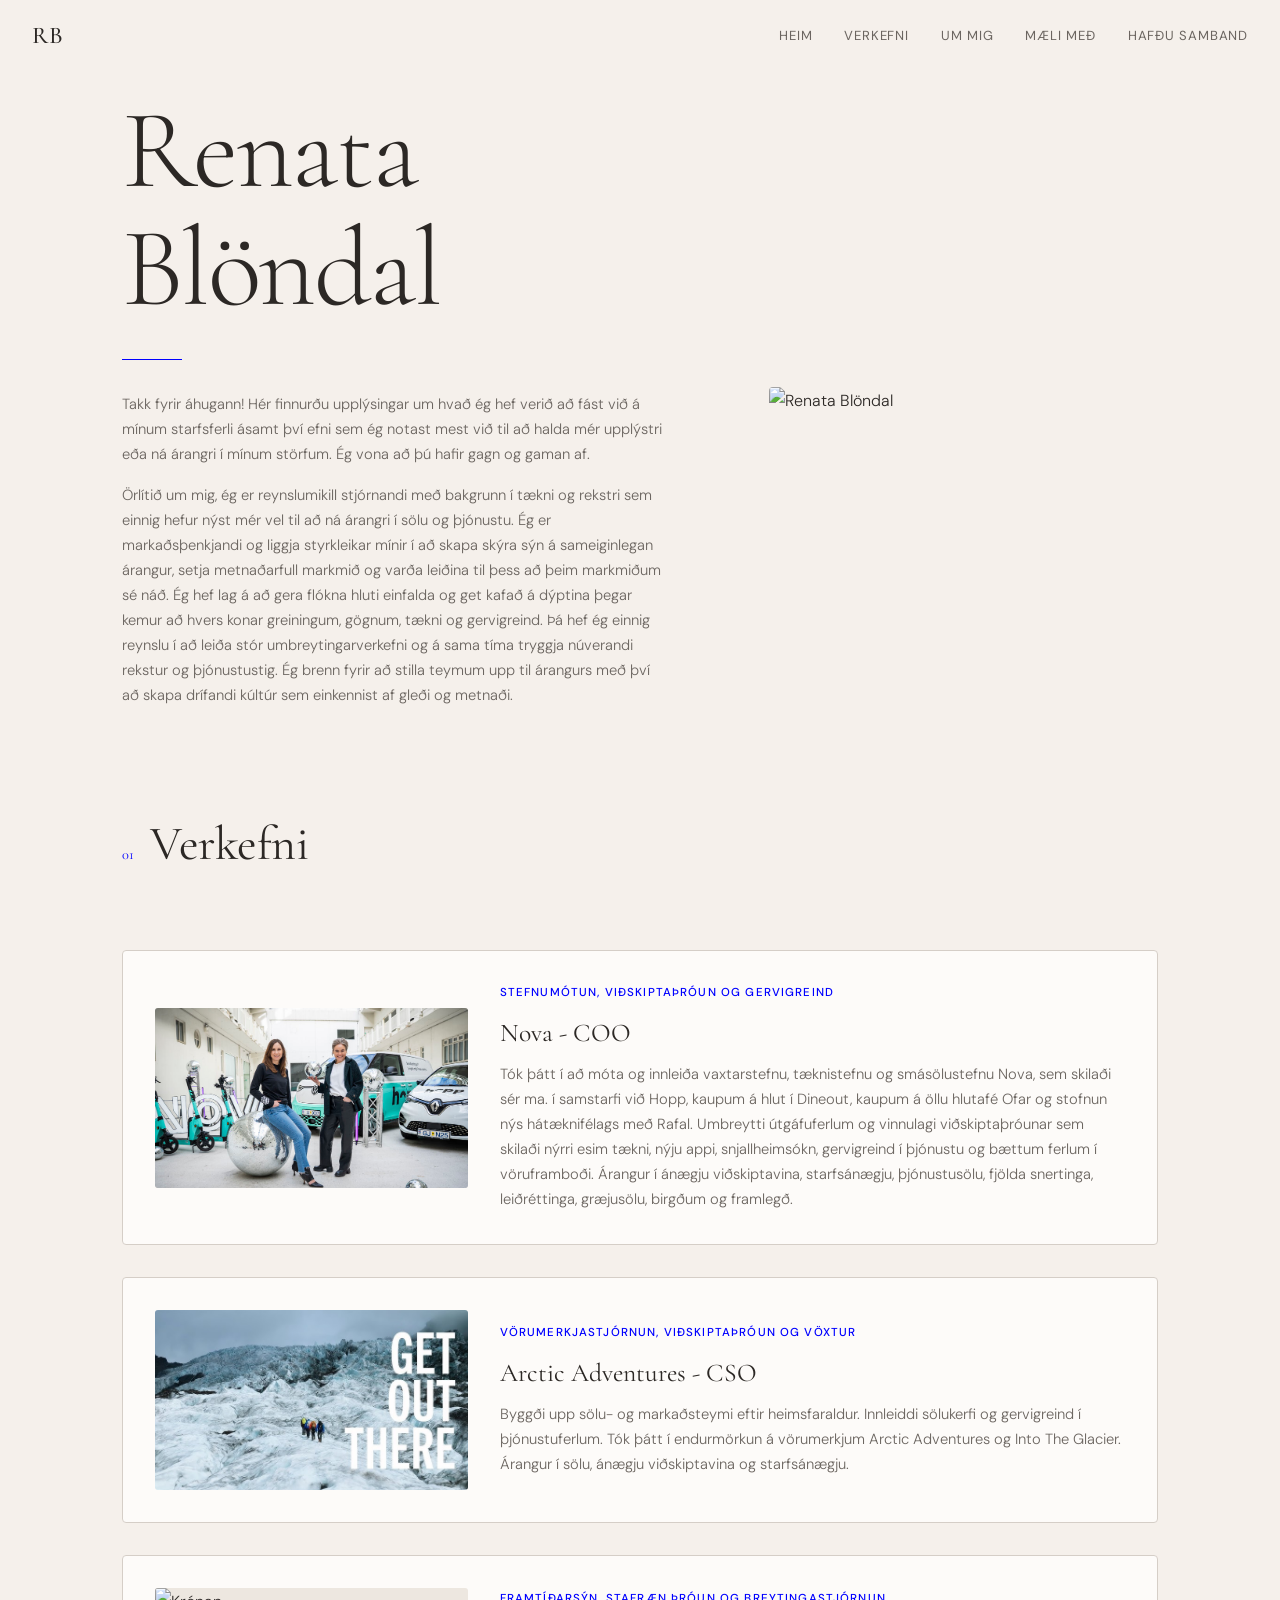
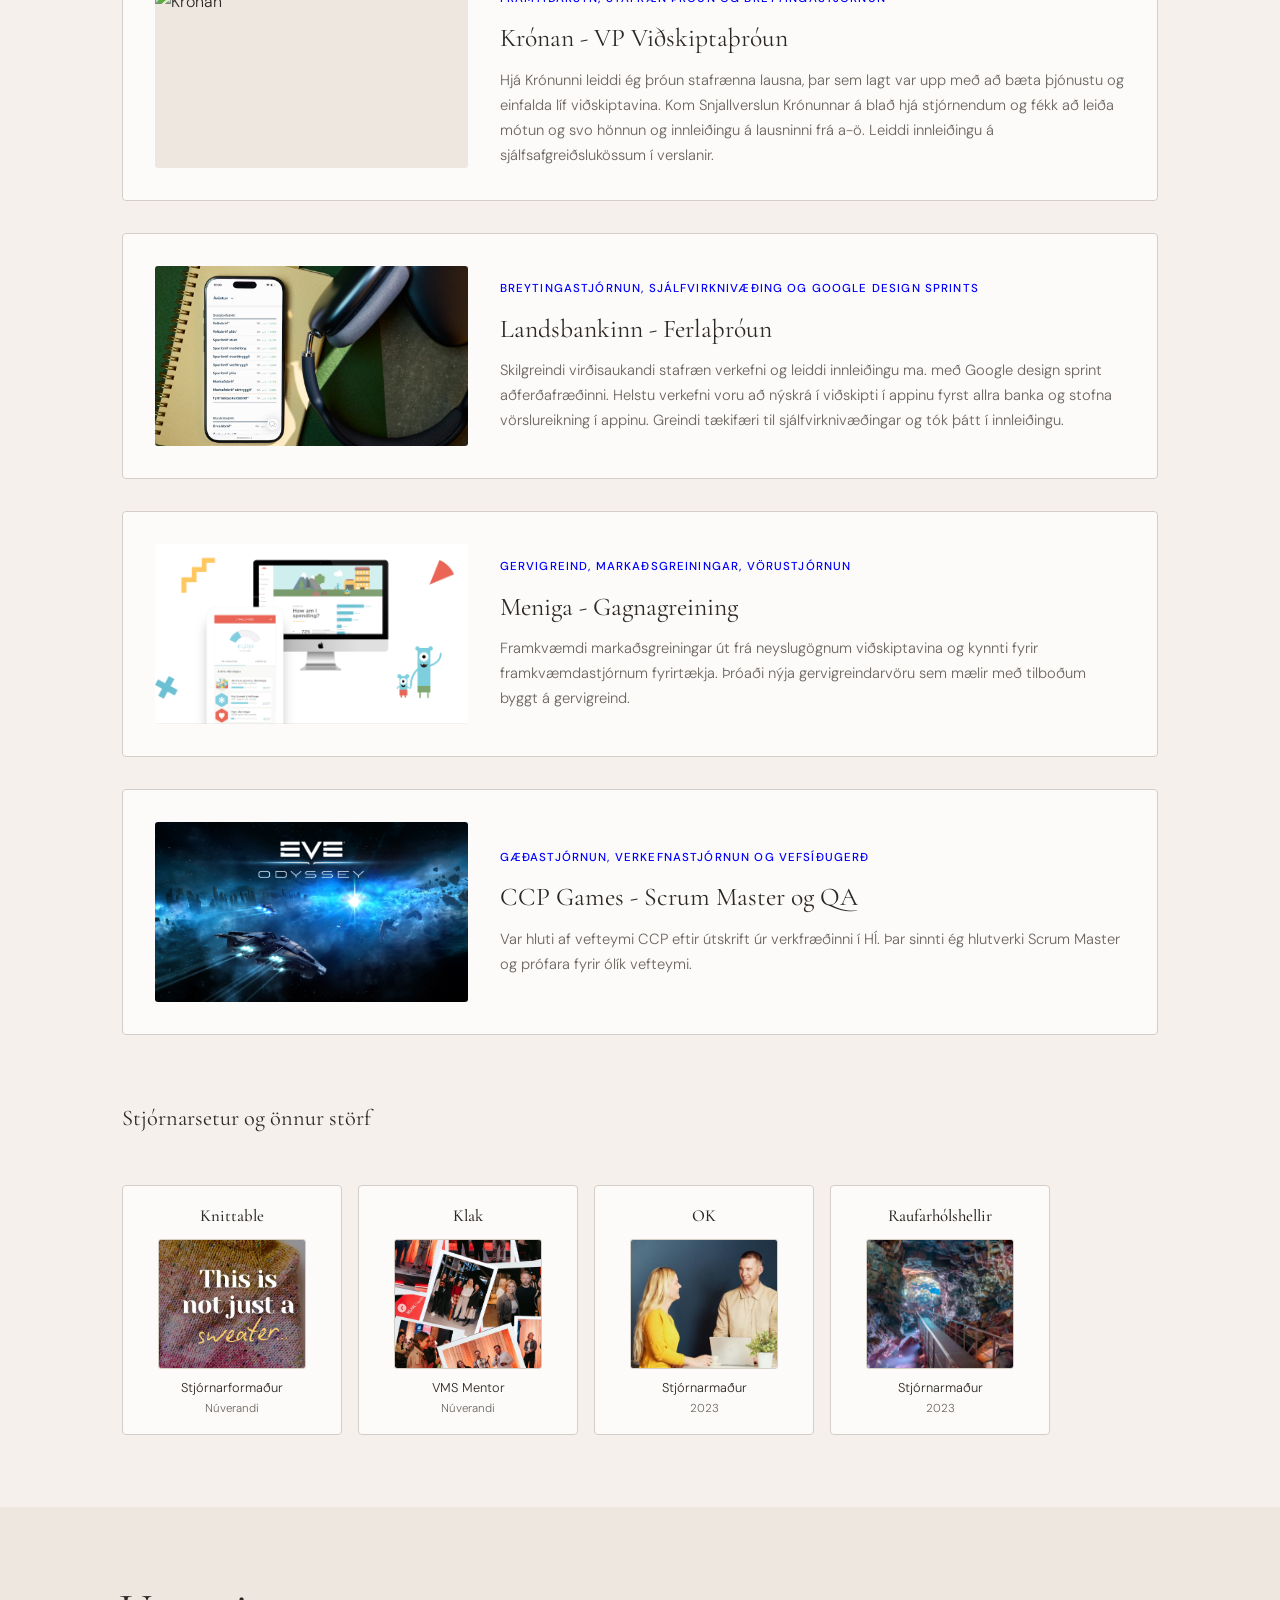
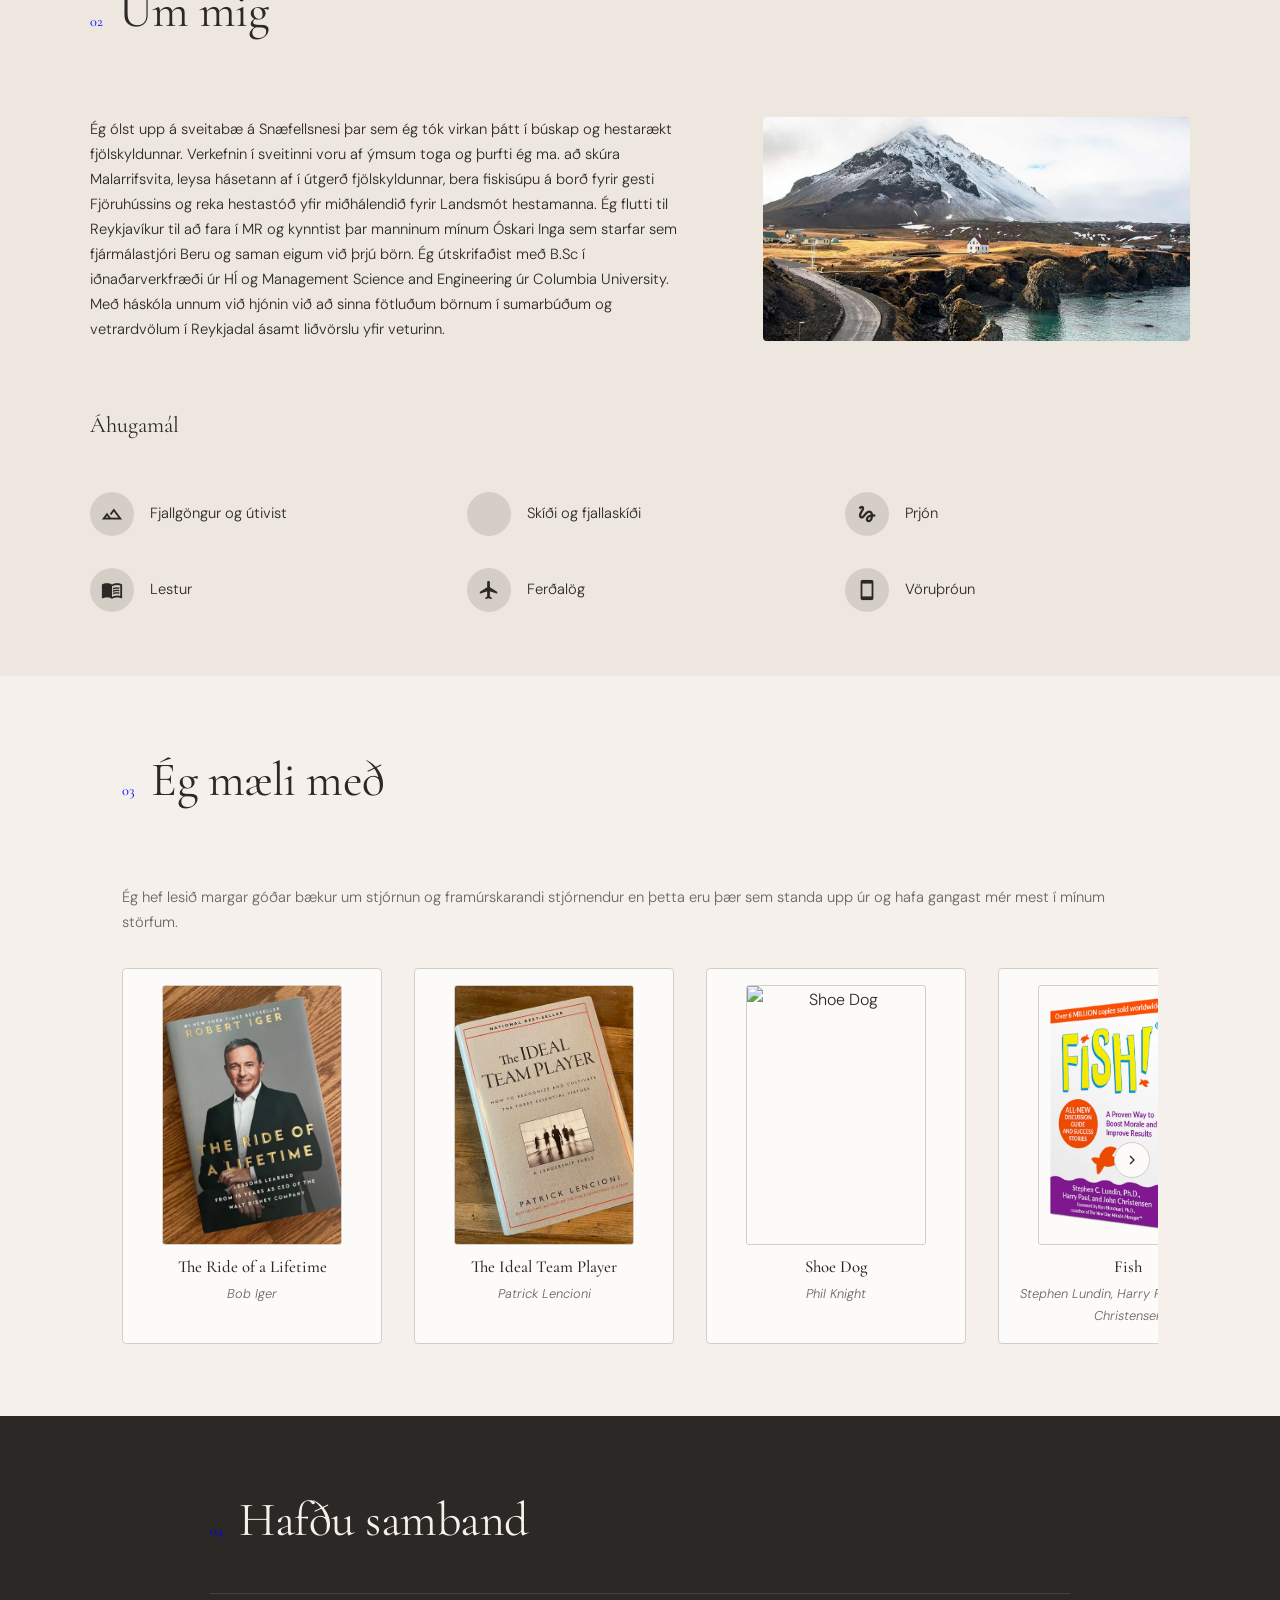
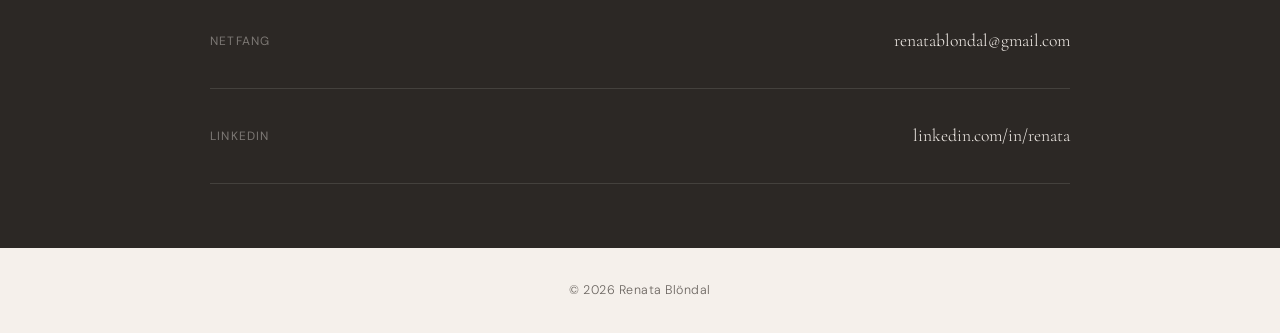
==== index.html @ e3220b7d "Kóðahreinsun: dauður CSS fjarlægður, lazy loading, öryggisbætur Co-Authored-By: Claude Opus 4.6 (1M " ====
<!DOCTYPE html>
<html lang="is">
<head>
    <meta charset="UTF-8">
    <meta name="viewport" content="width=device-width, initial-scale=1.0">
    <title>Renata Blöndal</title>
    <meta name="description" content="Renata Blöndal — Reynslumikill stjórnandi með bakgrunn í tækni og rekstri sem einnig hefur nýst vel til að ná árangri í sölu og þjónustu.">
    <meta property="og:title" content="Renata Blöndal">
    <meta property="og:description" content="Reynslumikill stjórnandi með bakgrunn í tækni og rekstri sem einnig hefur nýst vel til að ná árangri í sölu og þjónustu.">
    <meta property="og:image" content="https://renatablondal.com/og-image-small.jpg">
    <meta property="og:url" content="https://renatablondal.com">
    <meta property="og:type" content="website">
    <meta name="twitter:card" content="summary_large_image">
    <link rel="icon" type="image/svg+xml" href="favicon.svg">
    <link rel="stylesheet" href="style.css">
    <link rel="preconnect" href="https://fonts.googleapis.com">
    <link rel="preconnect" href="https://fonts.gstatic.com" crossorigin>
    <link href="https://fonts.googleapis.com/css2?family=Cormorant+Garamond:ital,wght@0,300;0,400;0,500;0,600;1,300;1,400&family=DM+Sans:ital,wght@0,300;0,400;0,500;1,300;1,400&display=swap" rel="stylesheet">
    <link href="https://fonts.googleapis.com/icon?family=Material+Icons+Outlined" rel="stylesheet">
</head>
<body>

    <nav class="nav" id="nav">
        <a href="#" class="nav-logo">RB</a>
        <div class="nav-links">
            <a href="#about">Heim</a>
            <a href="#portfolio">Verkefni</a>
            <a href="#interests">Um mig</a>
            <a href="#reads">Mæli með</a>
            <a href="#contact">Hafðu samband</a>
        </div>
        <button class="nav-toggle" aria-label="Menu">
            <span></span>
            <span></span>
        </button>
    </nav>

    <div class="mobile-menu" id="mobileMenu">
        <a href="#about">Heim</a>
        <a href="#portfolio">Verkefni</a>
        <a href="#interests">Um mig</a>
        <a href="#reads">Mæli með</a>
        <a href="#contact">Hafðu samband</a>
    </div>

    <section class="hero" id="about">
        <div class="hero-inner">
        <div class="hero-content">
            <h1 class="hero-name">Renata<br>Blöndal</h1>
            <div class="hero-divider"></div>
            <p class="hero-bio secondary">Takk fyrir áhugann! Hér finnurðu upplýsingar um hvað ég hef verið að fást við á mínum starfsferli ásamt því efni sem ég notast mest við til að halda mér upplýstri eða ná árangri í mínum störfum. Ég vona að þú hafir gagn og gaman af.</p>
            <p class="hero-bio secondary">Örlítið um mig, ég er reynslumikill stjórnandi með bakgrunn í tækni og rekstri sem einnig hefur nýst mér vel til að ná árangri í sölu og þjónustu. Ég er markaðsþenkjandi og liggja styrkleikar mínir í að skapa skýra sýn á sameiginlegan árangur, setja metnaðarfull markmið og varða leiðina til þess að þeim markmiðum sé náð. Ég hef lag á að gera flókna hluti einfalda og get kafað á dýptina þegar kemur að hvers konar greiningum, gögnum, tækni og gervigreind. Þá hef ég einnig reynslu í að leiða stór umbreytingarverkefni og á sama tíma tryggja núverandi rekstur og þjónustustig. Ég brenn fyrir að stilla teymum upp til árangurs með því að skapa drífandi kúltúr sem einkennist af gleði og metnaði.</p>
        </div>
        <div class="hero-photo">
            <img src="Renata Blo╠êndal _BW-13.jpg" alt="Renata Blöndal">
        </div>
        </div>
    </section>

    <section class="section" id="portfolio">
        <div class="section-header">
            <span class="section-number">01</span>
            <h2>Verkefni</h2>
        </div>

        <div class="projects-grid">
            <article class="project-card reveal">
                <div class="project-image">
                    <img loading="lazy" src="Nova.jpeg" alt="Nova" class="img-nova">
                </div>
                <div class="project-info">
                    <span class="project-tag">Stefnumótun, viðskiptaþróun og gervigreind</span>
                    <h3>Nova - COO</h3>
                    <p>Tók þátt í að móta og innleiða vaxtarstefnu, tæknistefnu og smásölustefnu Nova, sem skilaði sér ma. í samstarfi við Hopp, kaupum á hlut í Dineout, kaupum á öllu hlutafé Ofar og stofnun nýs hátæknifélags með Rafal. Umbreytti útgáfuferlum og vinnulagi viðskiptaþróunar sem skilaði nýrri esim tækni, nýju appi, snjallheimsókn, gervigreind í þjónustu og bættum ferlum í vöruframboði. Árangur í ánægju viðskiptavina, starfsánægju, þjónustusölu, fjölda snertinga, leiðréttinga, græjusölu, birgðum og framlegð.</p>
                </div>
            </article>

            <article class="project-card reveal">
                <div class="project-image">
                    <img loading="lazy" src="arctic.jpg" alt="Arctic Adventures">
                </div>
                <div class="project-info">
                    <span class="project-tag">Vörumerkjastjórnun, viðskiptaþróun og vöxtur</span>
                    <h3>Arctic Adventures - CSO</h3>
                    <p>Byggði upp sölu- og markaðsteymi eftir heimsfaraldur. Innleiddi sölukerfi og gervigreind í þjónustuferlum. Tók þátt í endurmörkun á vörumerkjum Arctic Adventures og Into The Glacier. Árangur í sölu, ánægju viðskiptavina og starfsánægju.</p>
                </div>
            </article>

            <article class="project-card reveal">
                <div class="project-image">
                    <img loading="lazy" src="krónan3.jpg" alt="Krónan">
                </div>
                <div class="project-info">
                    <span class="project-tag">Framtíðarsýn, stafræn þróun og breytingastjórnun</span>
                    <h3>Krónan - VP Viðskiptaþróun</h3>
                    <p>Hjá Krónunni leiddi ég þróun stafrænna lausna, þar sem lagt var upp með að bæta þjónustu og einfalda líf viðskiptavina. Kom Snjallverslun Krónunnar á blað hjá stjórnendum og fékk að leiða mótun og svo hönnun og innleiðingu á lausninni frá a-ö. Leiddi innleiðingu á sjálfsafgreiðslukössum í verslanir.</p>
                </div>
            </article>
            <article class="project-card reveal">
                <div class="project-image">
                    <img loading="lazy" src="landsbankinn.avif" alt="Landsbankinn">
                </div>
                <div class="project-info">
                    <span class="project-tag">Breytingastjórnun, Sjálfvirknivæðing og Google design sprints</span>
                    <h3>Landsbankinn - Ferlaþróun</h3>
                    <p>Skilgreindi virðisaukandi stafræn verkefni og leiddi innleiðingu ma. með Google design sprint aðferðafræðinni. Helstu verkefni voru að nýskrá í viðskipti í appinu fyrst allra banka og stofna vörslureikning í appinu. Greindi tækifæri til sjálfvirknivæðingar og tók þátt í innleiðingu.</p>
                </div>
            </article>
            <article class="project-card reveal">
                <div class="project-image">
                    <img loading="lazy" src="meniga.png" alt="Meniga">
                </div>
                <div class="project-info">
                    <span class="project-tag">Gervigreind, markaðsgreiningar, vörustjórnun</span>
                    <h3>Meniga - Gagnagreining</h3>
                    <p>Framkvæmdi markaðsgreiningar út frá neyslugögnum viðskiptavina og kynnti fyrir framkvæmdastjórnum fyrirtækja. Þróaði nýja gervigreindarvöru sem mælir með tilboðum byggt á gervigreind.</p>
                </div>
            </article>
            <article class="project-card reveal">
                <div class="project-image">
                    <img loading="lazy" src="ccp.jpg" alt="CCP Games">
                </div>
                <div class="project-info">
                    <span class="project-tag">Gæðastjórnun, verkefnastjórnun og vefsíðugerð</span>
                    <h3>CCP Games - Scrum Master og QA</h3>
                    <p>Var hluti af vefteymi CCP eftir útskrift úr verkfræðinni í HÍ. Þar sinnti ég hlutverki Scrum Master og prófara fyrir ólík vefteymi.</p>
                </div>
            </article>

        <h3 class="subsection-title reveal">Stjórnarsetur og önnur störf</h3>
        <div class="carousel">
            <button class="carousel-arrow carousel-arrow-left" aria-label="Til baka">
                <svg viewBox="0 0 24 24"><path d="M15 18L9 12L15 6"/></svg>
            </button>
            <button class="carousel-arrow carousel-arrow-right" aria-label="Áfram">
                <svg viewBox="0 0 24 24"><path d="M9 6L15 12L9 18"/></svg>
            </button>
            <div class="carousel-track">
                <div class="work-card">
                    <h4 class="work-card-title">Knittable</h4>
                    <div class="work-card-image">
                        <img loading="lazy" src="Önnur störf/knittable6.png" alt="Knittable">
                    </div>
                    <p class="work-card-role">Stjórnarformaður</p>
                    <p class="work-card-year">Núverandi</p>
                </div>
                <div class="work-card">
                    <h4 class="work-card-title">Klak</h4>
                    <div class="work-card-image">
                        <img loading="lazy" src="Önnur störf/klak2.png" alt="Klak">
                    </div>
                    <p class="work-card-role">VMS Mentor</p>
                    <p class="work-card-year">Núverandi</p>
                </div>
                <div class="work-card">
                    <h4 class="work-card-title">OK</h4>
                    <div class="work-card-image">
                        <img loading="lazy" src="Önnur störf/ok2.png" alt="OK">
                    </div>
                    <p class="work-card-role">Stjórnarmaður</p>
                    <p class="work-card-year">2023</p>
                </div>
                <div class="work-card">
                    <h4 class="work-card-title">Raufarhólshellir</h4>
                    <div class="work-card-image">
                        <img loading="lazy" src="Önnur störf/RH.png" alt="Raufarhólshellir">
                    </div>
                    <p class="work-card-role">Stjórnarmaður</p>
                    <p class="work-card-year">2023</p>
                </div>
            </div>
        </div>
        </div>
    </section>

    <section class="section section-alt" id="interests">
        <div class="section-header">
            <span class="section-number">02</span>
            <h2>Um mig</h2>
        </div>

        <div class="interests-layout">
            <div class="about-row">
                <div class="interests-text reveal">
                    <p class="interests-intro">
                        Ég ólst upp á sveitabæ á Snæfellsnesi þar sem ég tók virkan þátt í búskap og hestarækt fjölskyldunnar. Verkefnin í sveitinni voru af ýmsum toga og þurfti ég ma. að skúra Malarrifsvita, leysa hásetann af í útgerð fjölskyldunnar, bera fiskisúpu á borð fyrir gesti Fjöruhússins og reka hestastóð yfir miðhálendið fyrir Landsmót hestamanna. Ég flutti til Reykjavíkur til að fara í MR og kynntist þar manninum mínum Óskari Inga sem starfar sem fjármálastjóri Beru og saman eigum við þrjú börn. Ég útskrifaðist með B.Sc í iðnaðarverkfræði úr HÍ og Management Science and Engineering úr Columbia University. Með háskóla unnum við hjónin við að sinna fötluðum börnum í sumarbúðum og vetrardvölum í Reykjadal ásamt liðvörslu yfir veturinn.
                    </p>
                </div>
                <div class="about-photo reveal">
                    <img loading="lazy" src="snæfellsnes2.jpg" alt="Snæfellsnes">
                </div>
            </div>

            <h3 class="subsection-title reveal">Áhugamál</h3>
            <div class="hobby-list reveal">
                <div class="hobby-item">
                    <div class="hobby-icon"><span class="material-icons-outlined">landscape</span></div>
                    <span>Fjallgöngur og útivist</span>
                </div>
                <div class="hobby-item">
                    <div class="hobby-icon"><span class="material-icons-outlined">downhill_skiing</span></div>
                    <span>Skíði og fjallaskíði</span>
                </div>
                <div class="hobby-item">
                    <div class="hobby-icon"><span class="material-icons-outlined">gesture</span></div>
                    <span>Prjón</span>
                </div>
                <div class="hobby-item">
                    <div class="hobby-icon"><span class="material-icons-outlined">menu_book</span></div>
                    <span>Lestur</span>
                </div>
                <div class="hobby-item">
                    <div class="hobby-icon"><span class="material-icons-outlined">flight</span></div>
                    <span>Ferðalög</span>
                </div>
                <div class="hobby-item">
                    <div class="hobby-icon"><span class="material-icons-outlined">smartphone</span></div>
                    <span>Vöruþróun</span>
                </div>
            </div>
        </div>
    </section>

    <section class="section" id="reads">
        <div class="section-header">
            <span class="section-number">03</span>
            <h2>Ég mæli með</h2>
        </div>

        <p class="section-intro reveal">Ég hef lesið margar góðar bækur um stjórnun og framúrskarandi stjórnendur en þetta eru þær sem standa upp úr og hafa gangast mér mest í mínum störfum.</p>

        <div class="carousel reads-carousel">
            <button class="carousel-arrow carousel-arrow-left" aria-label="Til baka">
                <svg viewBox="0 0 24 24"><path d="M15 18L9 12L15 6"/></svg>
            </button>
            <button class="carousel-arrow carousel-arrow-right" aria-label="Áfram">
                <svg viewBox="0 0 24 24"><path d="M9 6L15 12L9 18"/></svg>
            </button>
            <div class="carousel-track">
                <article class="read-card reveal">
                    <div class="read-card-image">
                        <img loading="lazy" src="Mæli með/rideofalifetime.png" alt="The Ride of a Lifetime">
                    </div>
                    <h3 class="read-card-title">The Ride of a Lifetime</h3>
                    <p class="read-card-author">Bob Iger</p>
                </article>

                <article class="read-card reveal">
                    <div class="read-card-image">
                        <img loading="lazy" src="Mæli með/idealteamplayer2.jpeg" alt="The Ideal Team Player">
                    </div>
                    <h3 class="read-card-title">The Ideal Team Player</h3>
                    <p class="read-card-author">Patrick Lencioni</p>
                </article>

                <article class="read-card reveal">
                    <div class="read-card-image">
                        <img loading="lazy" src="Mæli með/shoedog.png" alt="Shoe Dog">
                    </div>
                    <h3 class="read-card-title">Shoe Dog</h3>
                    <p class="read-card-author">Phil Knight</p>
                </article>

                <article class="read-card reveal">
                    <div class="read-card-image">
                        <img loading="lazy" src="Mæli með/new-fish-book-cover-mockUp-2020_669x.webp" alt="Fish">
                    </div>
                    <h3 class="read-card-title">Fish</h3>
                    <p class="read-card-author">Stephen Lundin, Harry Paul and John Christensen</p>
                </article>

                <article class="read-card reveal">
                    <div class="read-card-image">
                        <img loading="lazy" src="Mæli með/design-sprint-book-preparation-materials.jpg" alt="Sprint">
                    </div>
                    <h3 class="read-card-title">Sprint</h3>
                    <p class="read-card-author">Jake Knapp</p>
                </article>
            </div>
        </div>
    </section>

    <section class="section section-contact" id="contact">
        <div class="contact-inner">
            <div class="section-header">
                <span class="section-number">04</span>
                <h2>Hafðu samband</h2>
            </div>


            <div class="contact-links reveal">
                <a href="mailto:renatablondal@gmail.com" class="contact-link">
                    <span class="contact-label">Netfang</span>
                    <span class="contact-value">renatablondal@gmail.com</span>
                </a>
                <a href="https://linkedin.com" target="_blank" rel="noopener noreferrer" class="contact-link">
                    <span class="contact-label">LinkedIn</span>
                    <span class="contact-value">linkedin.com/in/renata</span>
                </a>
            </div>
        </div>
    </section>

    <footer class="footer">
        <span>&copy; 2026 Renata Blöndal</span>
    </footer>

    <script src="script.js"></script>
</body>
</html>
---- style.css ----
/* ──────────────────────────────────────
   Renata Blondal — Personal Site
   Aesthetic: Nordic editorial minimalism
   ────────────────────────────────────── */

:root {
    --bg:         #F5F0EB;
    --bg-alt:     #EDE7E0;
    --text:       #2C2825;
    --text-soft:  #6B6560;
    --accent:     #0000FF;
    --accent-hover:#0000CC;
    --border:     #D5CEC7;
    --white:      #FDFBF9;

    --font-display: 'Cormorant Garamond', Georgia, serif;
    --font-body:    'DM Sans', -apple-system, sans-serif;

    --space-xs:  0.5rem;
    --space-sm:  1rem;
    --space-md:  2rem;
    --space-lg:  4rem;
    --space-xl:  6rem;
    --space-2xl: 10rem;
}

/* ── Reset ─────────────────────────── */
*, *::before, *::after {
    margin: 0;
    padding: 0;
    box-sizing: border-box;
}

html {
    scroll-behavior: smooth;
    font-size: 16px;
    -webkit-font-smoothing: antialiased;
}

body {
    font-family: var(--font-body);
    background: var(--bg);
    color: var(--text);
    line-height: 1.7;
    font-weight: 300;
    overflow-x: hidden;
}

a {
    color: inherit;
    text-decoration: none;
}

img {
    max-width: 100%;
    display: block;
}

/* ── Navigation ────────────────────── */
.nav {
    position: fixed;
    top: 0;
    left: 0;
    right: 0;
    z-index: 100;
    display: flex;
    align-items: center;
    justify-content: space-between;
    padding: var(--space-sm) var(--space-md);
    transition: background 0.4s ease, box-shadow 0.4s ease;
}

.nav.scrolled {
    background: rgba(245, 240, 235, 0.92);
    backdrop-filter: blur(20px);
    -webkit-backdrop-filter: blur(20px);
    box-shadow: 0 1px 0 var(--border);
}

.nav-logo {
    font-family: var(--font-display);
    font-size: 1.5rem;
    font-weight: 500;
    letter-spacing: 0.05em;
    color: var(--text);
}

.nav-links {
    display: flex;
    gap: var(--space-md);
}

.nav-links a {
    font-size: 0.82rem;
    font-weight: 400;
    letter-spacing: 0.06em;
    text-transform: uppercase;
    color: var(--text-soft);
    transition: color 0.3s ease;
    position: relative;
}

.nav-links a::after {
    content: '';
    position: absolute;
    bottom: -4px;
    left: 0;
    width: 0;
    height: 1px;
    background: var(--accent);
    transition: width 0.3s ease;
}

.nav-links a:hover {
    color: var(--text);
}

.nav-links a:hover::after {
    width: 100%;
}

.nav-toggle {
    display: none;
    background: none;
    border: none;
    cursor: pointer;
    width: 28px;
    height: 20px;
    position: relative;
    z-index: 110;
}

.nav-toggle span {
    display: block;
    width: 100%;
    height: 1.5px;
    background: var(--text);
    position: absolute;
    left: 0;
    transition: all 0.3s ease;
}

.nav-toggle span:first-child { top: 4px; }
.nav-toggle span:last-child { bottom: 4px; }

.nav-toggle.active span:first-child {
    top: 50%;
    transform: translateY(-50%) rotate(45deg);
}

.nav-toggle.active span:last-child {
    bottom: 50%;
    transform: translateY(50%) rotate(-45deg);
}

/* ── Mobile Menu ───────────────────── */
.mobile-menu {
    position: fixed;
    top: 0;
    right: -100%;
    width: 100%;
    height: 100vh;
    background: var(--bg);
    z-index: 99;
    display: flex;
    flex-direction: column;
    align-items: center;
    justify-content: center;
    gap: var(--space-md);
    transition: right 0.5s cubic-bezier(0.65, 0, 0.35, 1);
}

.mobile-menu.open {
    right: 0;
}

.mobile-menu a {
    font-family: var(--font-display);
    font-size: 2rem;
    font-weight: 400;
    color: var(--text);
    opacity: 0;
    transform: translateX(30px);
    transition: opacity 0.4s ease, transform 0.4s ease, color 0.3s ease;
}

.mobile-menu.open a {
    opacity: 1;
    transform: translateX(0);
}

.mobile-menu.open a:nth-child(1) { transition-delay: 0.15s; }
.mobile-menu.open a:nth-child(2) { transition-delay: 0.2s; }
.mobile-menu.open a:nth-child(3) { transition-delay: 0.25s; }
.mobile-menu.open a:nth-child(4) { transition-delay: 0.3s; }
.mobile-menu.open a:nth-child(5) { transition-delay: 0.35s; }

.mobile-menu a:hover {
    color: var(--accent);
}

/* ── Hero ──────────────────────────── */
.hero {
    min-height: auto;
    display: flex;
    flex-direction: column;
    justify-content: center;
    padding: var(--space-md) var(--space-md);
    padding-top: calc(var(--space-md) + 60px);
    max-width: 1100px;
    margin: 0 auto;
    position: relative;
}

.hero-inner {
    display: grid;
    grid-template-columns: 3fr 2fr;
    gap: var(--space-lg);
    align-items: center;
}

.hero-photo {
    opacity: 0;
    animation: fadeUp 0.8s ease 1.2s forwards;
}

.hero-photo img {
    width: 100%;
    border-radius: 4px;
    object-fit: cover;
}


.hero-name {
    font-family: var(--font-display);
    font-size: clamp(3.5rem, 10vw, 7rem);
    font-weight: 300;
    line-height: 1.05;
    letter-spacing: -0.02em;
    color: var(--text);
    opacity: 0;
    animation: fadeUp 0.8s ease 0.5s forwards;
}

.hero-divider {
    width: 60px;
    height: 1px;
    background: var(--accent);
    margin: var(--space-md) 0;
    opacity: 0;
    animation: fadeWidth 0.8s ease 0.8s forwards;
}

.hero-bio {
    font-size: 0.92rem;
    line-height: 1.7;
    color: var(--text-soft);
    max-width: 540px;
    opacity: 0;
    animation: fadeUp 0.8s ease 1s forwards;
}

.hero-bio.secondary {
    margin-top: var(--space-sm);
    animation-delay: 1.15s;
}



/* ── Sections ─────────────────────── */
.section {
    padding: var(--space-lg) var(--space-md);
    max-width: 1100px;
    margin: 0 auto;
}

.section-alt {
    max-width: 100%;
    background: var(--bg-alt);
    padding-left: var(--space-md);
    padding-right: var(--space-md);
}

.section-alt > .section-header,
.section-alt > .interests-layout {
    max-width: 1100px;
    margin-left: auto;
    margin-right: auto;
}

.section-header {
    display: flex;
    align-items: baseline;
    gap: var(--space-sm);
    margin-bottom: var(--space-lg);
}

.section-number {
    font-family: var(--font-display);
    font-size: 0.9rem;
    color: var(--accent);
    font-weight: 400;
}

.section-header h2 {
    font-family: var(--font-display);
    font-size: clamp(2rem, 5vw, 3rem);
    font-weight: 400;
    letter-spacing: -0.01em;
}

/* ── Projects ─────────────────────── */
.projects-grid {
    display: grid;
    gap: var(--space-md);
}

.project-card {
    display: grid;
    grid-template-columns: 1fr 2fr;
    gap: var(--space-md);
    padding: var(--space-md);
    border: 1px solid var(--border);
    border-radius: 4px;
    background: var(--white);
    transition: border-color 0.3s ease, transform 0.3s ease;
    align-items: center;
}

.project-card:hover {
    border-color: var(--accent);
    transform: translateY(-2px);
}

.project-image {
    border-radius: 3px;
    height: 180px;
    overflow: hidden;
    background-color: var(--bg-alt);
    align-self: center;
}

.project-image img {
    width: 100%;
    height: 100%;
    object-fit: cover;
    object-position: center center;
}

.project-image img.img-nova {
    object-position: center 70%;
}

.project-info {
    display: flex;
    flex-direction: column;
    justify-content: center;
    gap: var(--space-xs);
}

.project-tag {
    font-size: 0.72rem;
    font-weight: 500;
    letter-spacing: 0.1em;
    text-transform: uppercase;
    color: var(--accent);
}

.project-info h3 {
    font-family: var(--font-display);
    font-size: 1.6rem;
    font-weight: 400;
}

.project-info p {
    font-size: 0.92rem;
    color: var(--text-soft);
    line-height: 1.7;
}



/* ── Interests ────────────────────── */
.interests-layout {
    display: grid;
    gap: var(--space-md);
}

.about-row {
    display: grid;
    grid-template-columns: 3fr 2fr;
    gap: var(--space-md);
    align-items: center;
}

.about-photo img {
    width: 100%;
    border-radius: 4px;
    object-fit: cover;
}

.interests-intro {
    font-family: var(--font-body);
    font-size: 0.92rem;
    line-height: 1.7;
    color: var(--text);
    max-width: 600px;
}

.hobby-list {
    display: grid;
    grid-template-columns: repeat(3, 1fr);
    gap: var(--space-md);
}

.hobby-item {
    display: flex;
    align-items: center;
    gap: var(--space-sm);
}

.hobby-icon {
    width: 44px;
    height: 44px;
    border-radius: 50%;
    background: var(--border);
    display: flex;
    align-items: center;
    justify-content: center;
    flex-shrink: 0;
}

.hobby-icon .material-icons-outlined {
    font-size: 22px;
    color: var(--text);
}

.hobby-item span {
    font-size: 0.92rem;
    color: var(--text);
}

.subsection-title {
    font-family: var(--font-display);
    font-size: 1.4rem;
    font-weight: 400;
    margin-top: var(--space-md);
    margin-bottom: var(--space-sm);
}

/* ── Carousel ─────────────────────── */
.carousel {
    position: relative;
    overflow: hidden;
}

.carousel-track {
    display: flex;
    gap: var(--space-sm);
    overflow-x: auto;
    scroll-snap-type: x mandatory;
    -webkit-overflow-scrolling: touch;
    scrollbar-width: none;
    padding-bottom: var(--space-xs);
}

.carousel-track::-webkit-scrollbar {
    display: none;
}


.work-card {
    flex: 0 0 220px;
    scroll-snap-align: start;
    border: 1px solid var(--border);
    border-radius: 4px;
    padding: var(--space-sm);
    background: var(--white);
    display: flex;
    flex-direction: column;
    align-items: center;
    text-align: center;
}

.work-card-title {
    font-family: var(--font-display);
    font-size: 1.05rem;
    font-weight: 500;
    color: var(--text);
    margin-bottom: var(--space-xs);
}

.work-card-image {
    width: 80%;
    height: 130px;
    border: 1px solid var(--border);
    border-radius: 3px;
    overflow: hidden;
    margin-bottom: var(--space-xs);
}

.work-card-image img {
    width: 100%;
    height: 100%;
    object-fit: cover;
}

.work-card-role {
    font-size: 0.8rem;
    color: var(--text);
    margin: 0;
}

.work-card-year {
    font-size: 0.72rem;
    color: var(--text-soft);
    margin: 0;
}

.section-intro {
    font-size: 0.92rem;
    color: var(--text-soft);
    line-height: 1.7;
    margin-bottom: var(--space-md);
}

/* ── Carousel Arrows ──────────────── */
.carousel-arrow {
    position: absolute;
    top: 50%;
    transform: translateY(-50%);
    width: 36px;
    height: 36px;
    border-radius: 50%;
    border: 1px solid var(--border);
    background: var(--white);
    cursor: pointer;
    display: flex;
    align-items: center;
    justify-content: center;
    z-index: 2;
    transition: border-color 0.3s ease, background 0.3s ease;
}

.carousel-arrow:hover {
    border-color: var(--accent);
    background: var(--bg);
}

.carousel-arrow.hidden {
    opacity: 0;
    pointer-events: none;
}

.carousel-arrow svg {
    width: 16px;
    height: 16px;
    stroke: var(--text);
    fill: none;
    stroke-width: 2;
}

.carousel-arrow-left {
    left: 8px;
}

.carousel-arrow-right {
    right: 8px;
}

/* ── Recommended Reads ────────────── */
.reads-carousel .carousel-track {
    gap: var(--space-md);
}

.read-card {
    flex: 0 0 260px;
    scroll-snap-align: start;
    border: 1px solid var(--border);
    border-radius: 4px;
    padding: var(--space-sm);
    background: var(--white);
    display: flex;
    flex-direction: column;
    align-items: center;
    text-align: center;
    transition: border-color 0.3s ease;
}

.read-card:hover {
    border-color: var(--accent);
}

.read-card-image {
    width: 80%;
    height: 260px;
    border: 1px solid var(--border);
    border-radius: 3px;
    overflow: hidden;
    margin-bottom: var(--space-xs);
}

.read-card-image img {
    width: 100%;
    height: 100%;
    object-fit: cover;
}

.read-card-title {
    font-family: var(--font-display);
    font-size: 1.05rem;
    font-weight: 500;
    color: var(--text);
    margin-bottom: 2px;
}

.read-card-author {
    font-size: 0.8rem;
    color: var(--text-soft);
    font-style: italic;
}

/* ── Contact ──────────────────────── */
.section-contact {
    max-width: 100%;
    background: var(--text);
    padding: var(--space-lg) var(--space-md);
}

.section-contact .section-header {
    margin-bottom: var(--space-md);
}

.contact-inner {
    max-width: 860px;
    margin: 0 auto;
}

.section-contact .section-number {
    color: var(--accent);
}

.section-contact h2 {
    color: var(--bg);
}


.contact-links {
    display: flex;
    flex-direction: column;
    gap: 0;
}

.contact-link {
    display: flex;
    justify-content: space-between;
    align-items: center;
    padding: var(--space-md) 0;
    border-top: 1px solid rgba(245, 240, 235, 0.12);
    transition: padding-left 0.3s ease;
}

.contact-link:last-child {
    border-bottom: 1px solid rgba(245, 240, 235, 0.12);
}

.contact-link:hover {
    padding-left: var(--space-sm);
}

.contact-label {
    font-size: 0.75rem;
    font-weight: 400;
    letter-spacing: 0.1em;
    text-transform: uppercase;
    color: rgba(245, 240, 235, 0.4);
}

.contact-value {
    font-family: var(--font-display);
    font-size: 1.1rem;
    color: var(--bg);
    transition: color 0.3s ease;
}

.contact-link:hover .contact-value {
    color: var(--accent);
}

/* ── Footer ───────────────────────── */
.footer {
    padding: var(--space-md);
    text-align: center;
    font-size: 0.78rem;
    color: var(--text-soft);
    letter-spacing: 0.04em;
}

/* ── Animations ───────────────────── */
@keyframes fadeUp {
    from {
        opacity: 0;
        transform: translateY(20px);
    }
    to {
        opacity: 1;
        transform: translateY(0);
    }
}

@keyframes fadeWidth {
    from {
        opacity: 0;
        width: 0;
    }
    to {
        opacity: 1;
        width: 60px;
    }
}


/* Scroll reveal */
.reveal {
    opacity: 0;
    transform: translateY(24px);
    transition: opacity 0.7s ease, transform 0.7s ease;
}

.reveal.visible {
    opacity: 1;
    transform: translateY(0);
}

/* ── Responsive ───────────────────── */
@media (max-width: 768px) {
    .nav-links {
        display: none;
    }

    .nav-toggle {
        display: block;
    }

    .hero {
        padding: var(--space-xl) var(--space-sm);
    }

    .section {
        padding: var(--space-lg) var(--space-sm);
    }

    .section-alt {
        padding-left: var(--space-sm);
        padding-right: var(--space-sm);
    }

    .hero-inner {
        grid-template-columns: 1fr;
    }

    .hero-photo {
        order: -1;
        max-width: 300px;
    }

    .about-row {
        grid-template-columns: 1fr;
    }

    .about-photo {
        order: -1;
    }

    .about-photo img {
        max-height: 250px;
        object-fit: cover;
    }

    .interests-intro {
        max-width: 100%;
    }

    .hobby-list {
        grid-template-columns: 1fr 1fr;
    }

    .project-card {
        grid-template-columns: 1fr;
    }

    .project-image {
        min-height: 160px;
    }

    .contact-link {
        flex-direction: column;
        align-items: flex-start;
        gap: 4px;
    }
}

@media (max-width: 480px) {
    .interests-grid {
        grid-template-columns: 1fr;
    }

    .hobby-list {
        grid-template-columns: 1fr;
    }

    .hero-name {
        font-size: 3rem;
    }

    .section-header h2 {
        font-size: 1.8rem;
    }

}
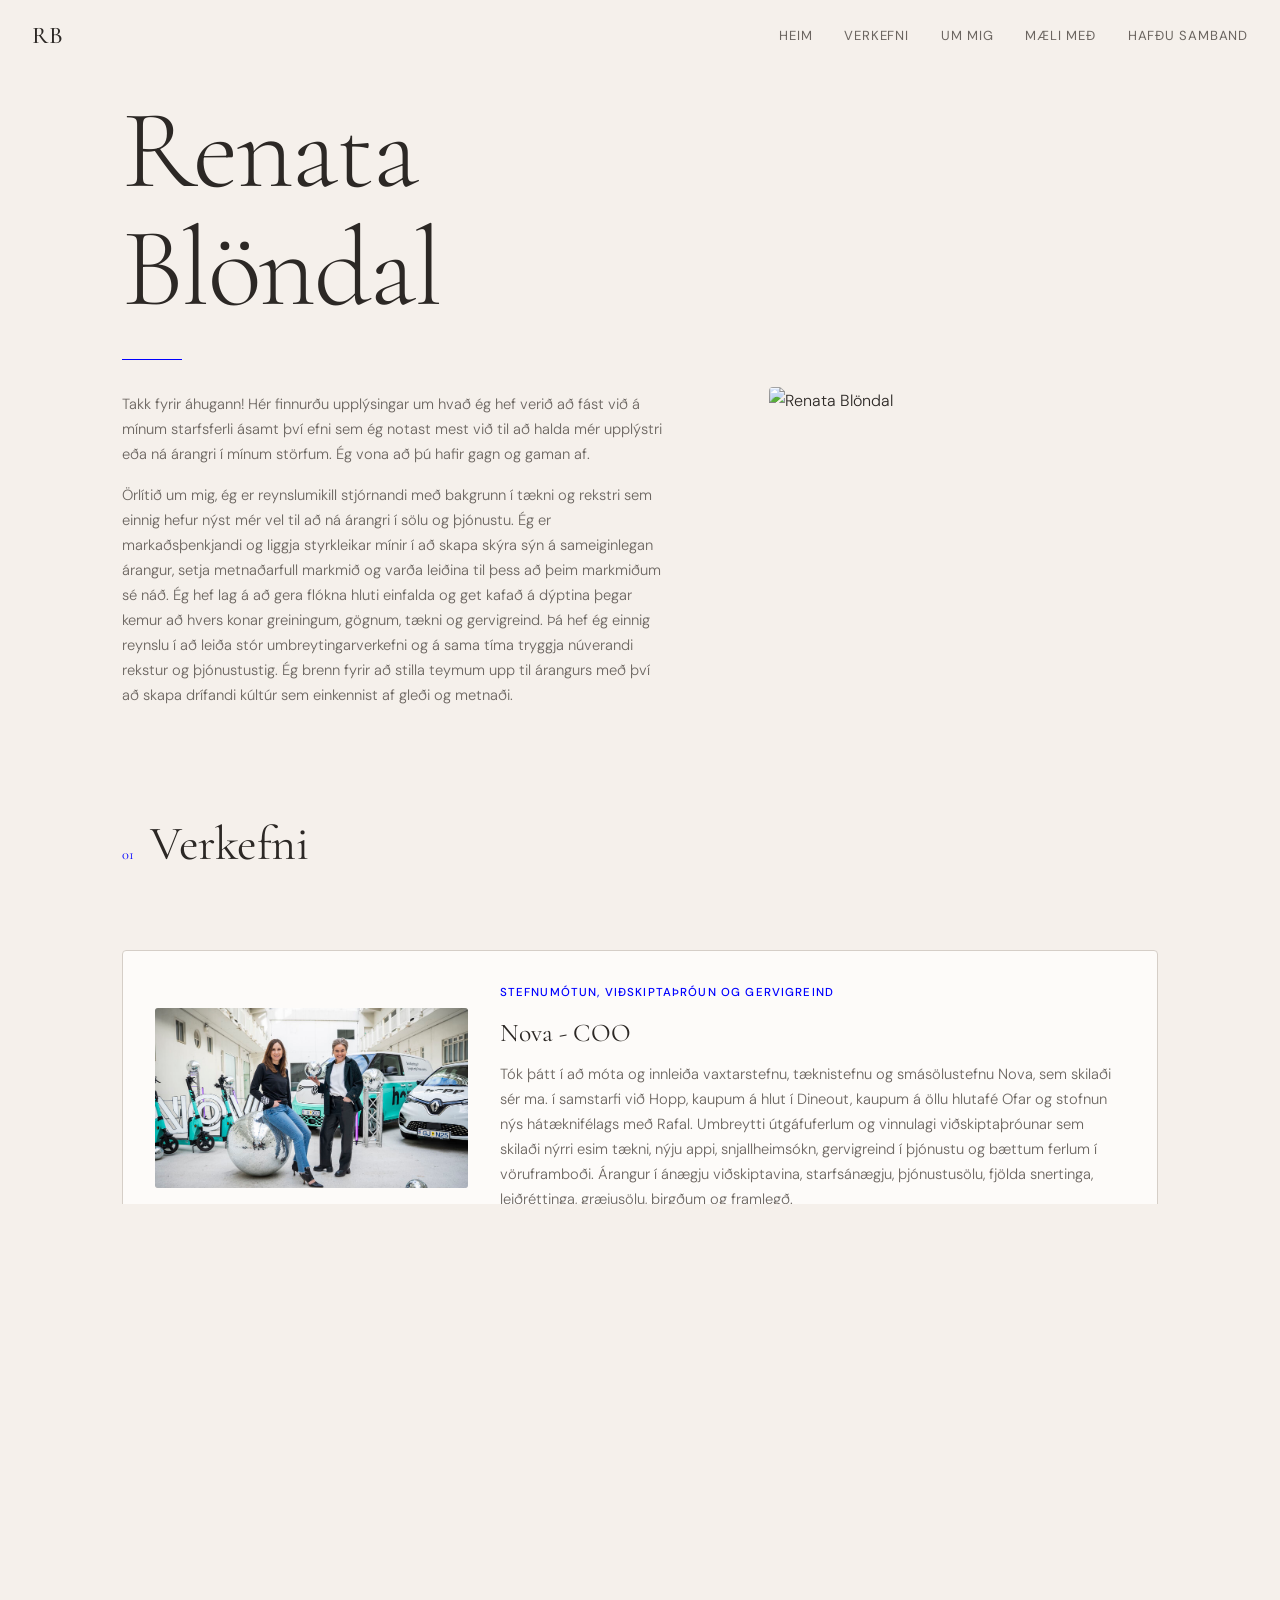
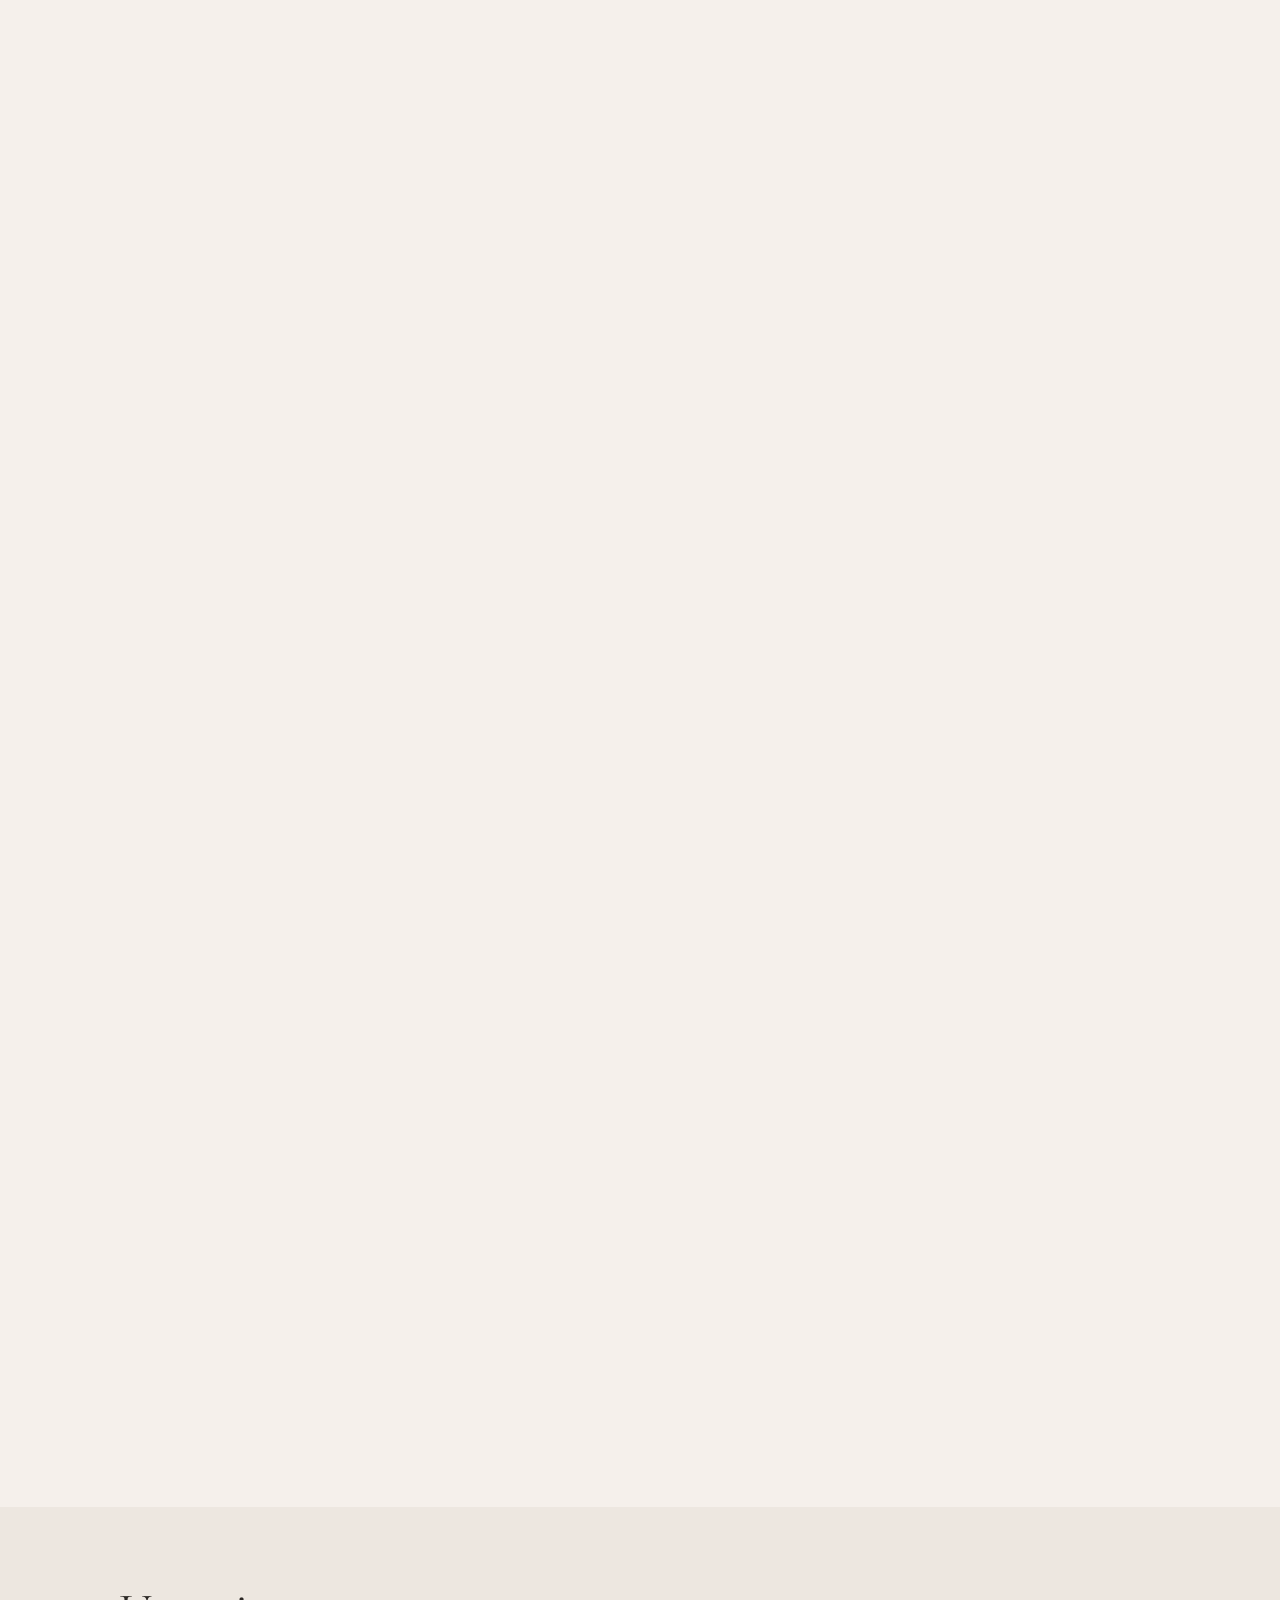
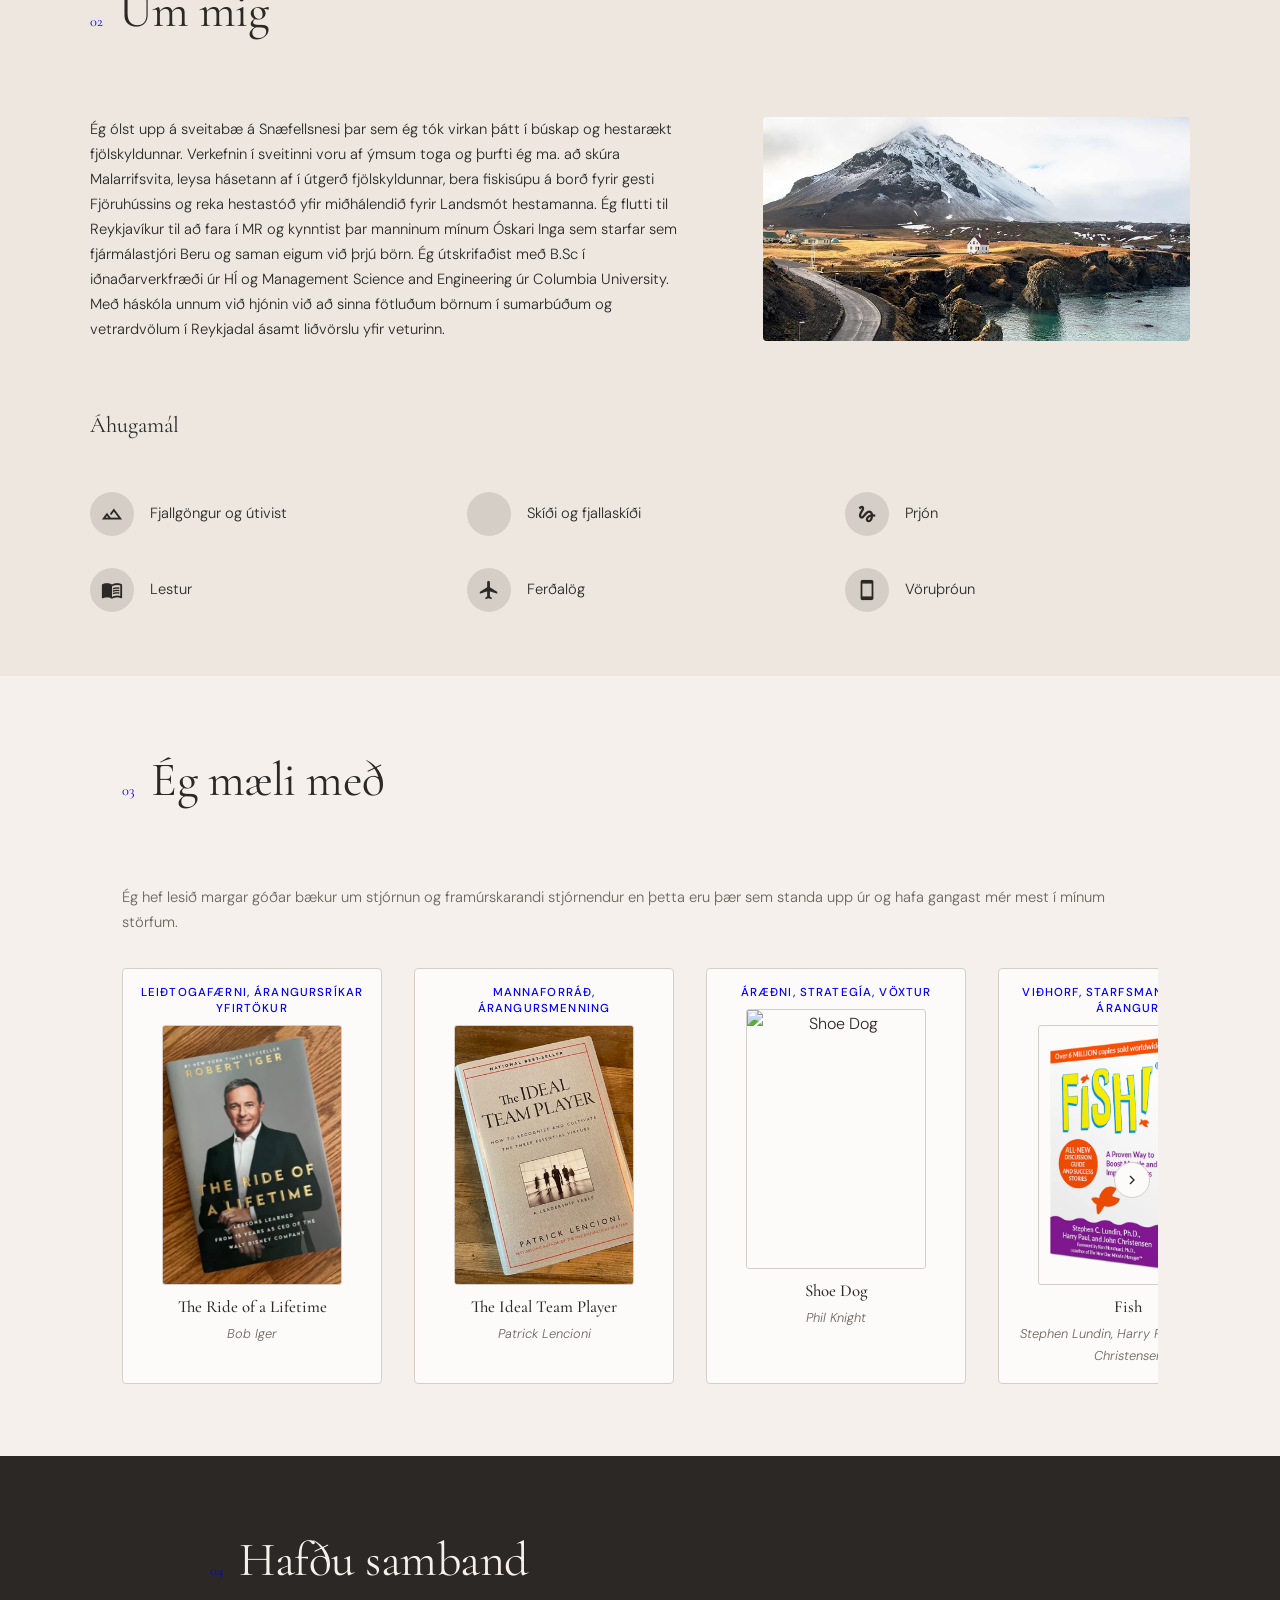
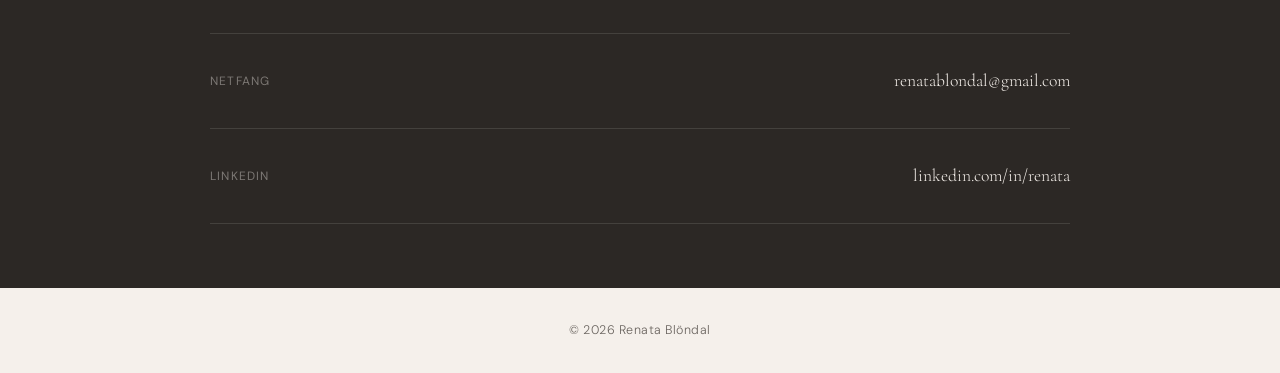
==== commit 7afe3c5c: "Bæta read-card flokkunartags og opt-out úr Cloudflare analytics Co-Authored-By: Claude Opus 4.7 (1M " ====
--- a/index.html
+++ b/index.html
@@ -8,6 +8,9 @@
     <meta property="og:title" content="Renata Blöndal">
     <meta property="og:description" content="Reynslumikill stjórnandi með bakgrunn í tækni og rekstri sem einnig hefur nýst vel til að ná árangri í sölu og þjónustu.">
     <meta property="og:image" content="https://renatablondal.com/og-image-small.jpg">
+    <meta property="og:image:width" content="1200">
+    <meta property="og:image:height" content="840">
+    <meta property="og:image:alt" content="Renata Blöndal">
     <meta property="og:url" content="https://renatablondal.com">
     <meta property="og:type" content="website">
     <meta name="twitter:card" content="summary_large_image">
@@ -66,7 +69,7 @@
         <div class="projects-grid">
             <article class="project-card reveal">
                 <div class="project-image">
-                    <img loading="lazy" src="Nova.jpeg" alt="Nova" class="img-nova">
+                    <img src="Nova.jpeg" alt="Nova" class="img-nova">
                 </div>
                 <div class="project-info">
                     <span class="project-tag">Stefnumótun, viðskiptaþróun og gervigreind</span>
@@ -77,7 +80,7 @@
 
             <article class="project-card reveal">
                 <div class="project-image">
-                    <img loading="lazy" src="arctic.jpg" alt="Arctic Adventures">
+                    <img src="arctic.jpg" alt="Arctic Adventures">
                 </div>
                 <div class="project-info">
                     <span class="project-tag">Vörumerkjastjórnun, viðskiptaþróun og vöxtur</span>
@@ -238,6 +241,7 @@
             </button>
             <div class="carousel-track">
                 <article class="read-card reveal">
+                    <span class="read-card-tag">Leiðtogafærni, árangursríkar yfirtökur</span>
                     <div class="read-card-image">
                         <img loading="lazy" src="Mæli með/rideofalifetime.png" alt="The Ride of a Lifetime">
                     </div>
@@ -246,6 +250,7 @@
                 </article>
 
                 <article class="read-card reveal">
+                    <span class="read-card-tag">Mannaforráð, árangursmenning</span>
                     <div class="read-card-image">
                         <img loading="lazy" src="Mæli með/idealteamplayer2.jpeg" alt="The Ideal Team Player">
                     </div>
@@ -254,6 +259,7 @@
                 </article>
 
                 <article class="read-card reveal">
+                    <span class="read-card-tag">Áræðni, strategía, vöxtur</span>
                     <div class="read-card-image">
                         <img loading="lazy" src="Mæli með/shoedog.png" alt="Shoe Dog">
                     </div>
@@ -262,6 +268,7 @@
                 </article>
 
                 <article class="read-card reveal">
+                    <span class="read-card-tag">Viðhorf, starfsmannakúltúr, árangur</span>
                     <div class="read-card-image">
                         <img loading="lazy" src="Mæli með/new-fish-book-cover-mockUp-2020_669x.webp" alt="Fish">
                     </div>
@@ -270,6 +277,7 @@
                 </article>
 
                 <article class="read-card reveal">
+                    <span class="read-card-tag">Vöruþróun, viðskiptavinurinn, aðferðafræði</span>
                     <div class="read-card-image">
                         <img loading="lazy" src="Mæli með/design-sprint-book-preparation-materials.jpg" alt="Sprint">
                     </div>
@@ -306,5 +314,19 @@
     </footer>
 
     <script src="script.js"></script>
+    <!-- Cloudflare Web Analytics (skips owner via localStorage flag set by ?notrack URL param) -->
+    <script>
+        (function () {
+            if (new URLSearchParams(location.search).has('notrack')) {
+                localStorage.setItem('notrack', '1');
+            }
+            if (localStorage.getItem('notrack') === '1') return;
+            var s = document.createElement('script');
+            s.defer = true;
+            s.src = 'https://static.cloudflareinsights.com/beacon.min.js';
+            s.setAttribute('data-cf-beacon', '{"token": "ed97d4f5a2f642edb9a4b0e9a0dca521"}');
+            document.head.appendChild(s);
+        })();
+    </script>
 </body>
 </html>
--- a/style.css
+++ b/style.css
@@ -571,6 +571,7 @@
 /* ── Recommended Reads ────────────── */
 .reads-carousel .carousel-track {
     gap: var(--space-md);
+    scroll-snap-type: none;
 }
 
 .read-card {
@@ -587,8 +588,20 @@
     transition: border-color 0.3s ease;
 }
 
+
 .read-card:hover {
     border-color: var(--accent);
+}
+
+.read-card-tag {
+    font-size: 0.72rem;
+    font-weight: 500;
+    letter-spacing: 0.1em;
+    text-transform: uppercase;
+    color: var(--accent);
+    margin-bottom: var(--space-xs);
+    text-align: center;
+    line-height: 1.4;
 }
 
 .read-card-image {
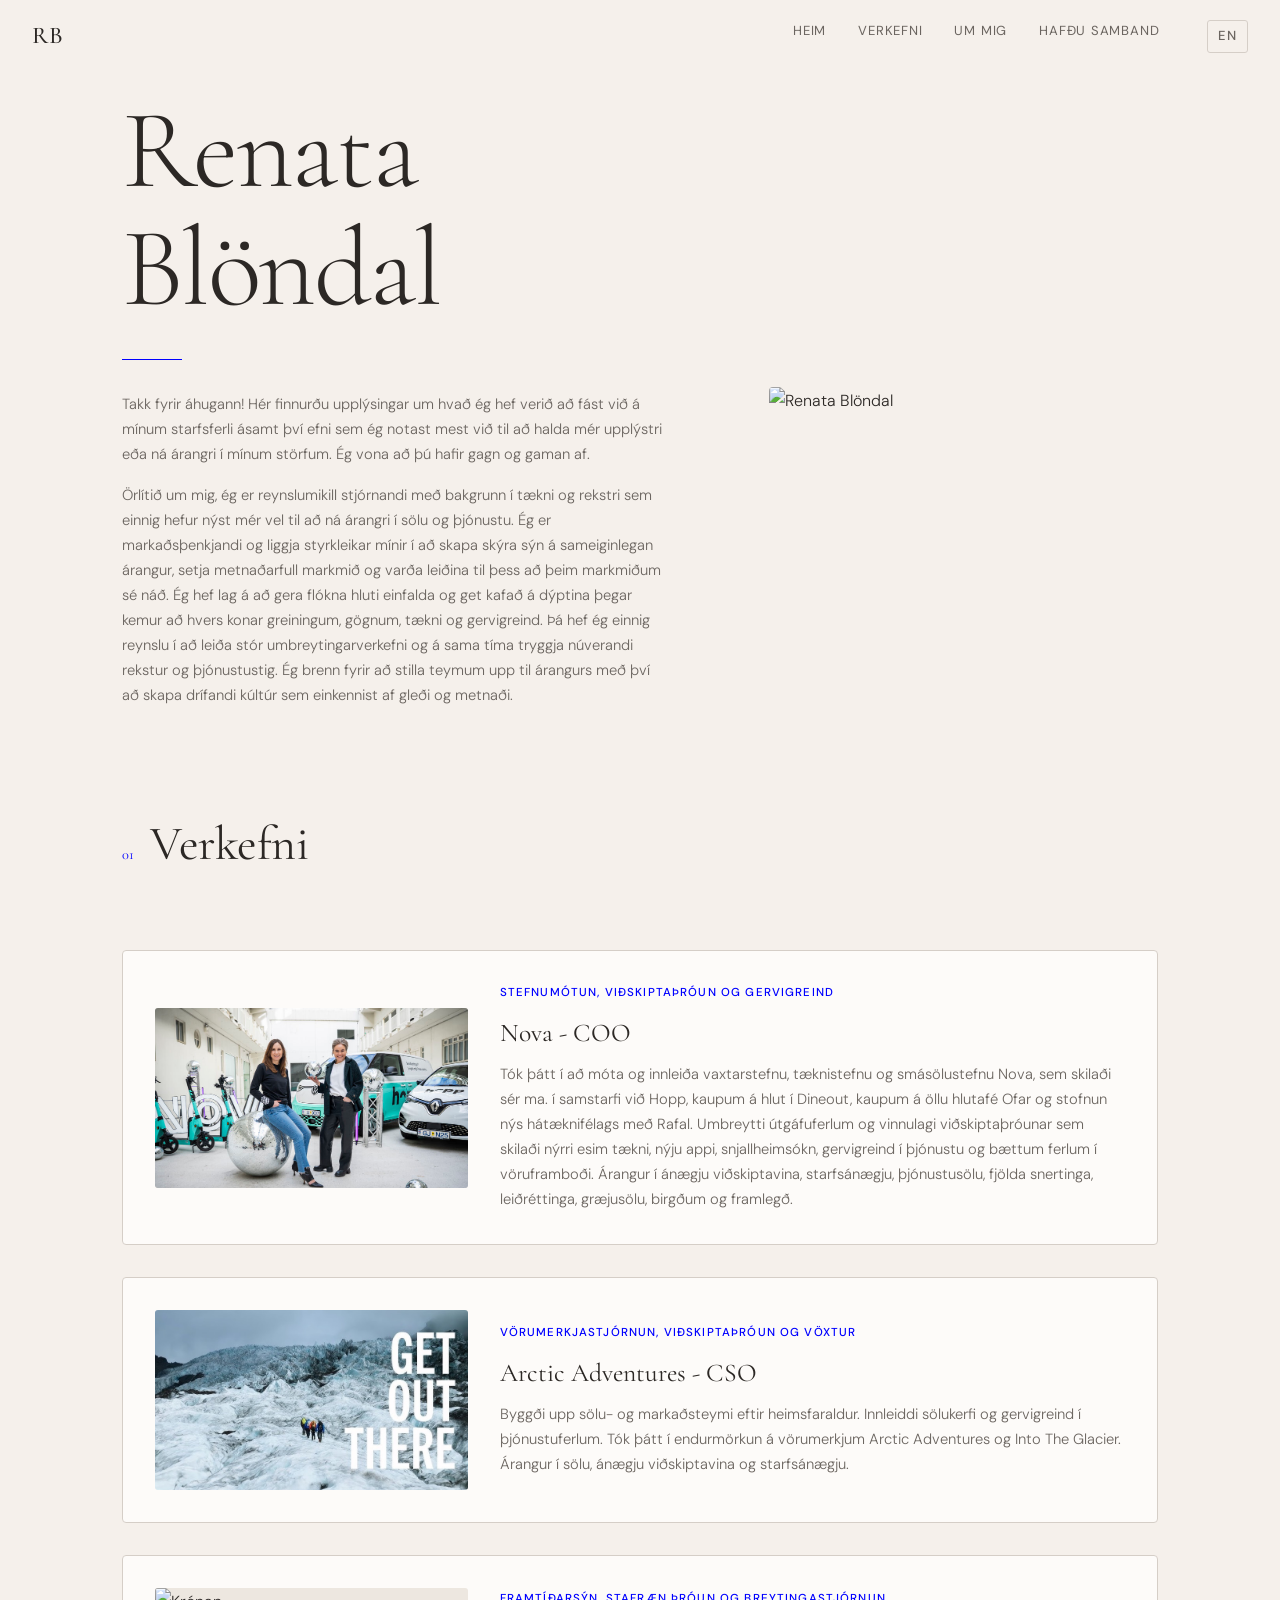
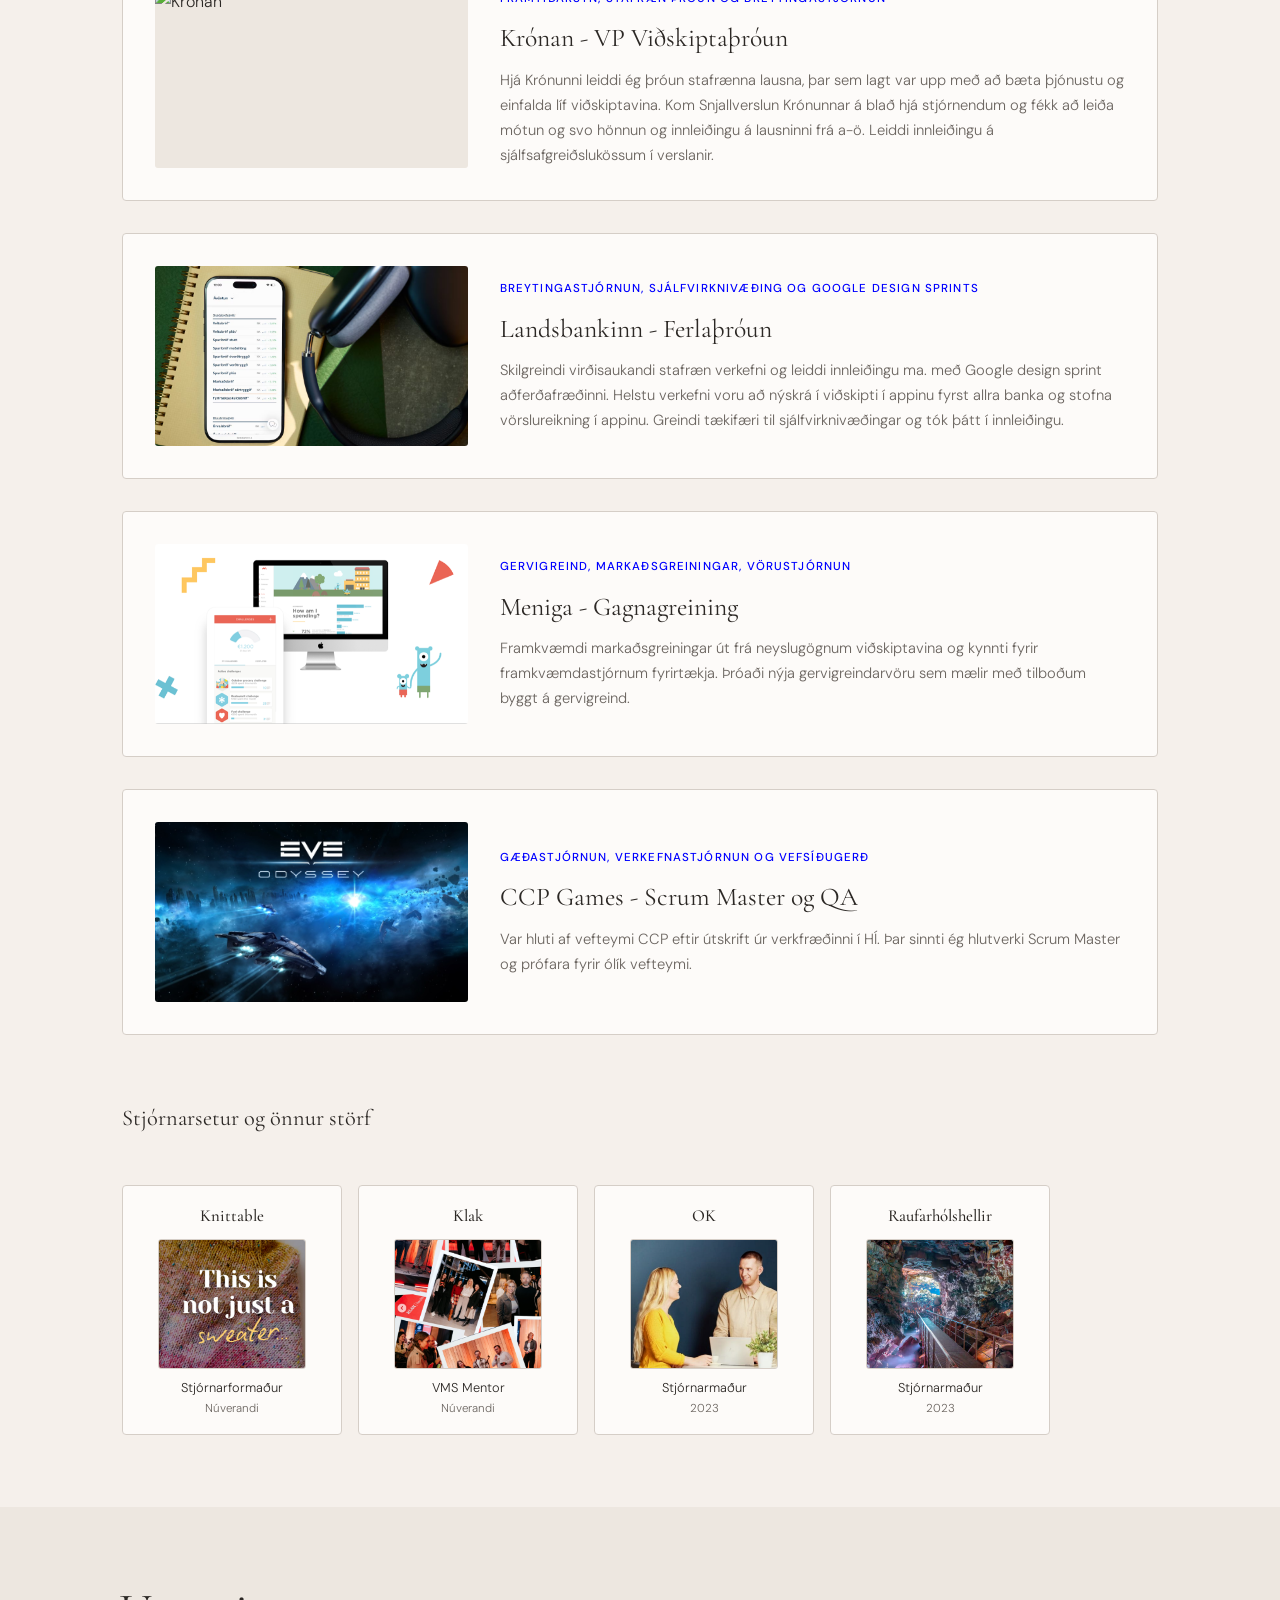
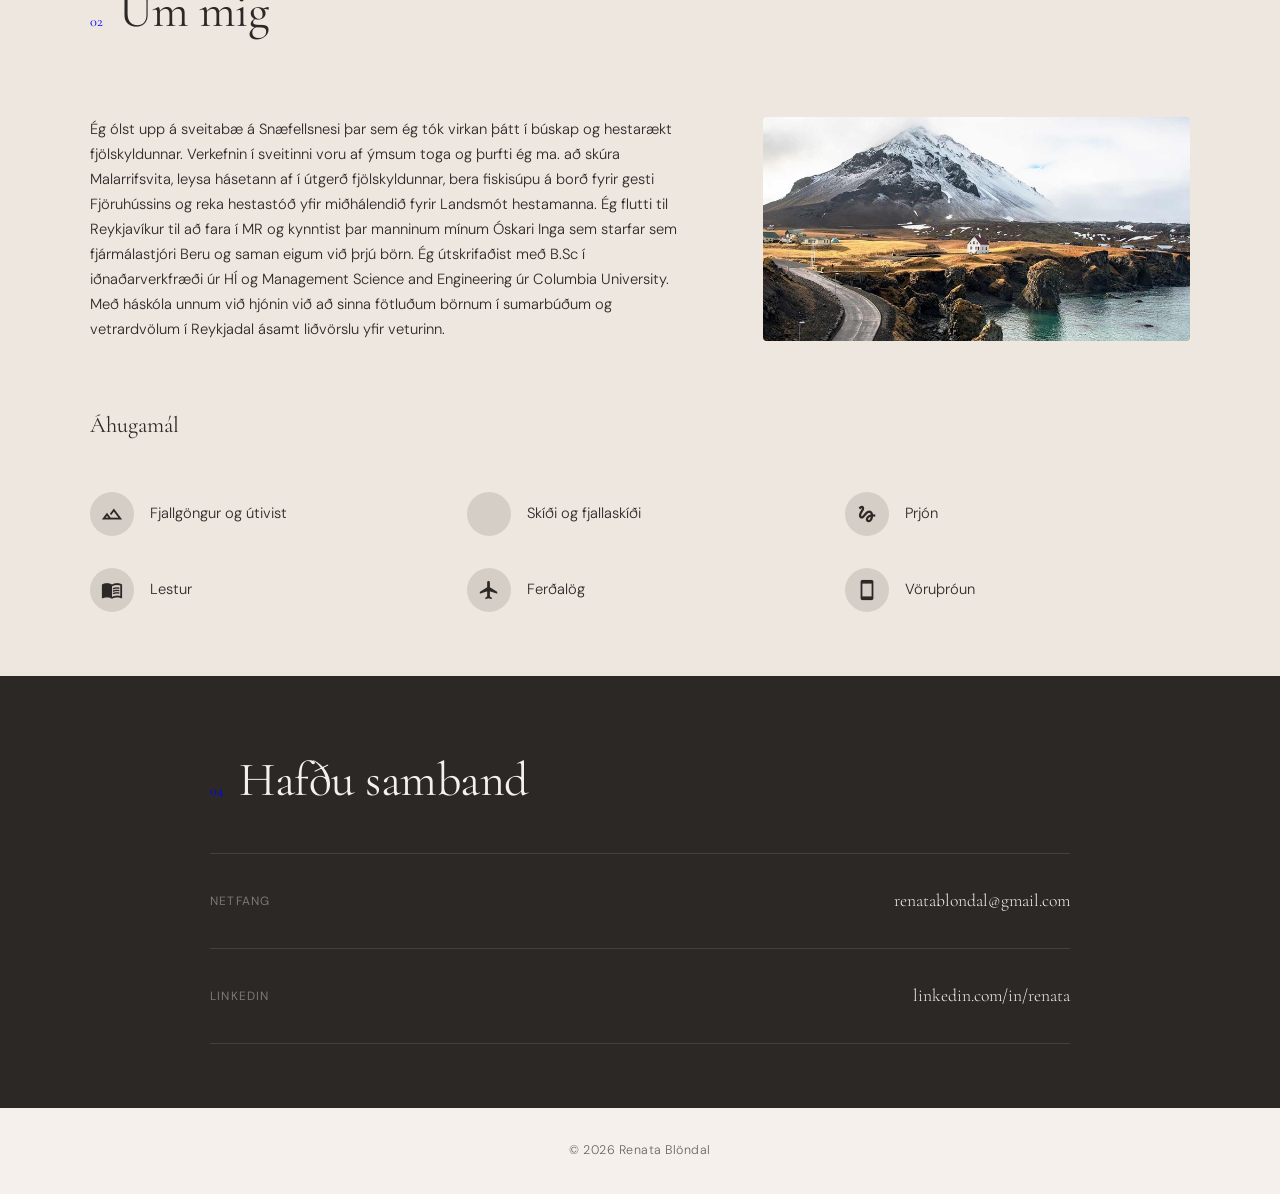
==== commit bec0da1a: "Bæta við ensku síðu (/en/) og CV-útgáfu (/en2/), fela mæli með - /en/ - ensk útgáfa með persónulegum" ====
--- a/index.html
+++ b/index.html
@@ -29,8 +29,9 @@
             <a href="#about">Heim</a>
             <a href="#portfolio">Verkefni</a>
             <a href="#interests">Um mig</a>
-            <a href="#reads">Mæli með</a>
+            <!-- <a href="#reads">Mæli með</a> -->
             <a href="#contact">Hafðu samband</a>
+            <a href="/en/" class="lang-toggle">EN</a>
         </div>
         <button class="nav-toggle" aria-label="Menu">
             <span></span>
@@ -42,8 +43,9 @@
         <a href="#about">Heim</a>
         <a href="#portfolio">Verkefni</a>
         <a href="#interests">Um mig</a>
-        <a href="#reads">Mæli með</a>
+        <!-- <a href="#reads">Mæli með</a> -->
         <a href="#contact">Hafðu samband</a>
+        <a href="/en/" class="lang-toggle">EN</a>
     </div>
 
     <section class="hero" id="about">
@@ -224,6 +226,7 @@
         </div>
     </section>
 
+    <!--
     <section class="section" id="reads">
         <div class="section-header">
             <span class="section-number">03</span>
@@ -287,6 +290,7 @@
             </div>
         </div>
     </section>
+    -->
 
     <section class="section section-contact" id="contact">
         <div class="contact-inner">
--- a/style.css
+++ b/style.css
@@ -117,6 +117,24 @@
 
 .nav-links a:hover::after {
     width: 100%;
+}
+
+.nav-links a.lang-toggle,
+.mobile-menu a.lang-toggle {
+    padding: 4px 10px;
+    border: 1px solid var(--border);
+    border-radius: 3px;
+    margin-left: var(--space-sm);
+    font-weight: 500;
+}
+
+.nav-links a.lang-toggle:hover {
+    border-color: var(--accent);
+    color: var(--accent);
+}
+
+.nav-links a.lang-toggle::after {
+    display: none;
 }
 
 .nav-toggle {
@@ -575,7 +593,7 @@
 }
 
 .read-card {
-    flex: 0 0 260px;
+    flex: 0 0 220px;
     scroll-snap-align: start;
     border: 1px solid var(--border);
     border-radius: 4px;
@@ -587,7 +605,6 @@
     text-align: center;
     transition: border-color 0.3s ease;
 }
-
 
 .read-card:hover {
     border-color: var(--accent);
@@ -606,7 +623,7 @@
 
 .read-card-image {
     width: 80%;
-    height: 260px;
+    height: 220px;
     border: 1px solid var(--border);
     border-radius: 3px;
     overflow: hidden;
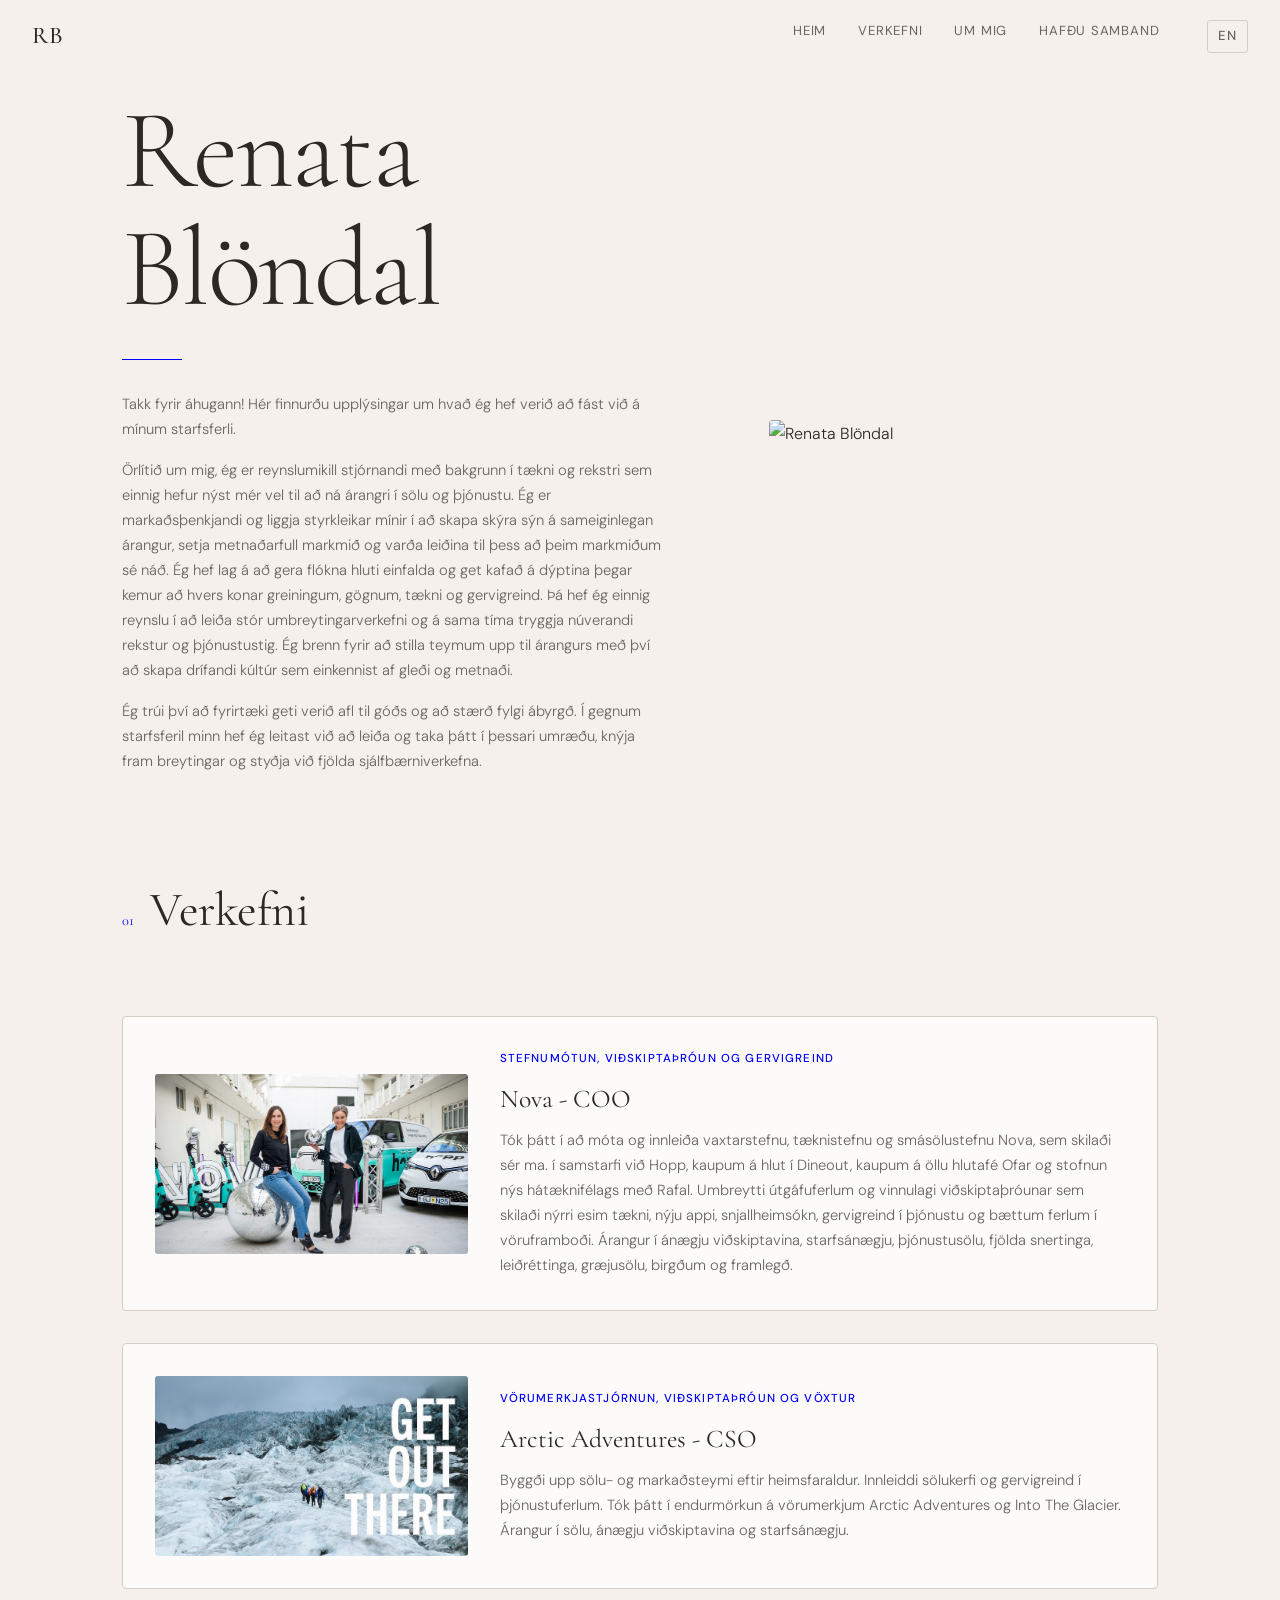
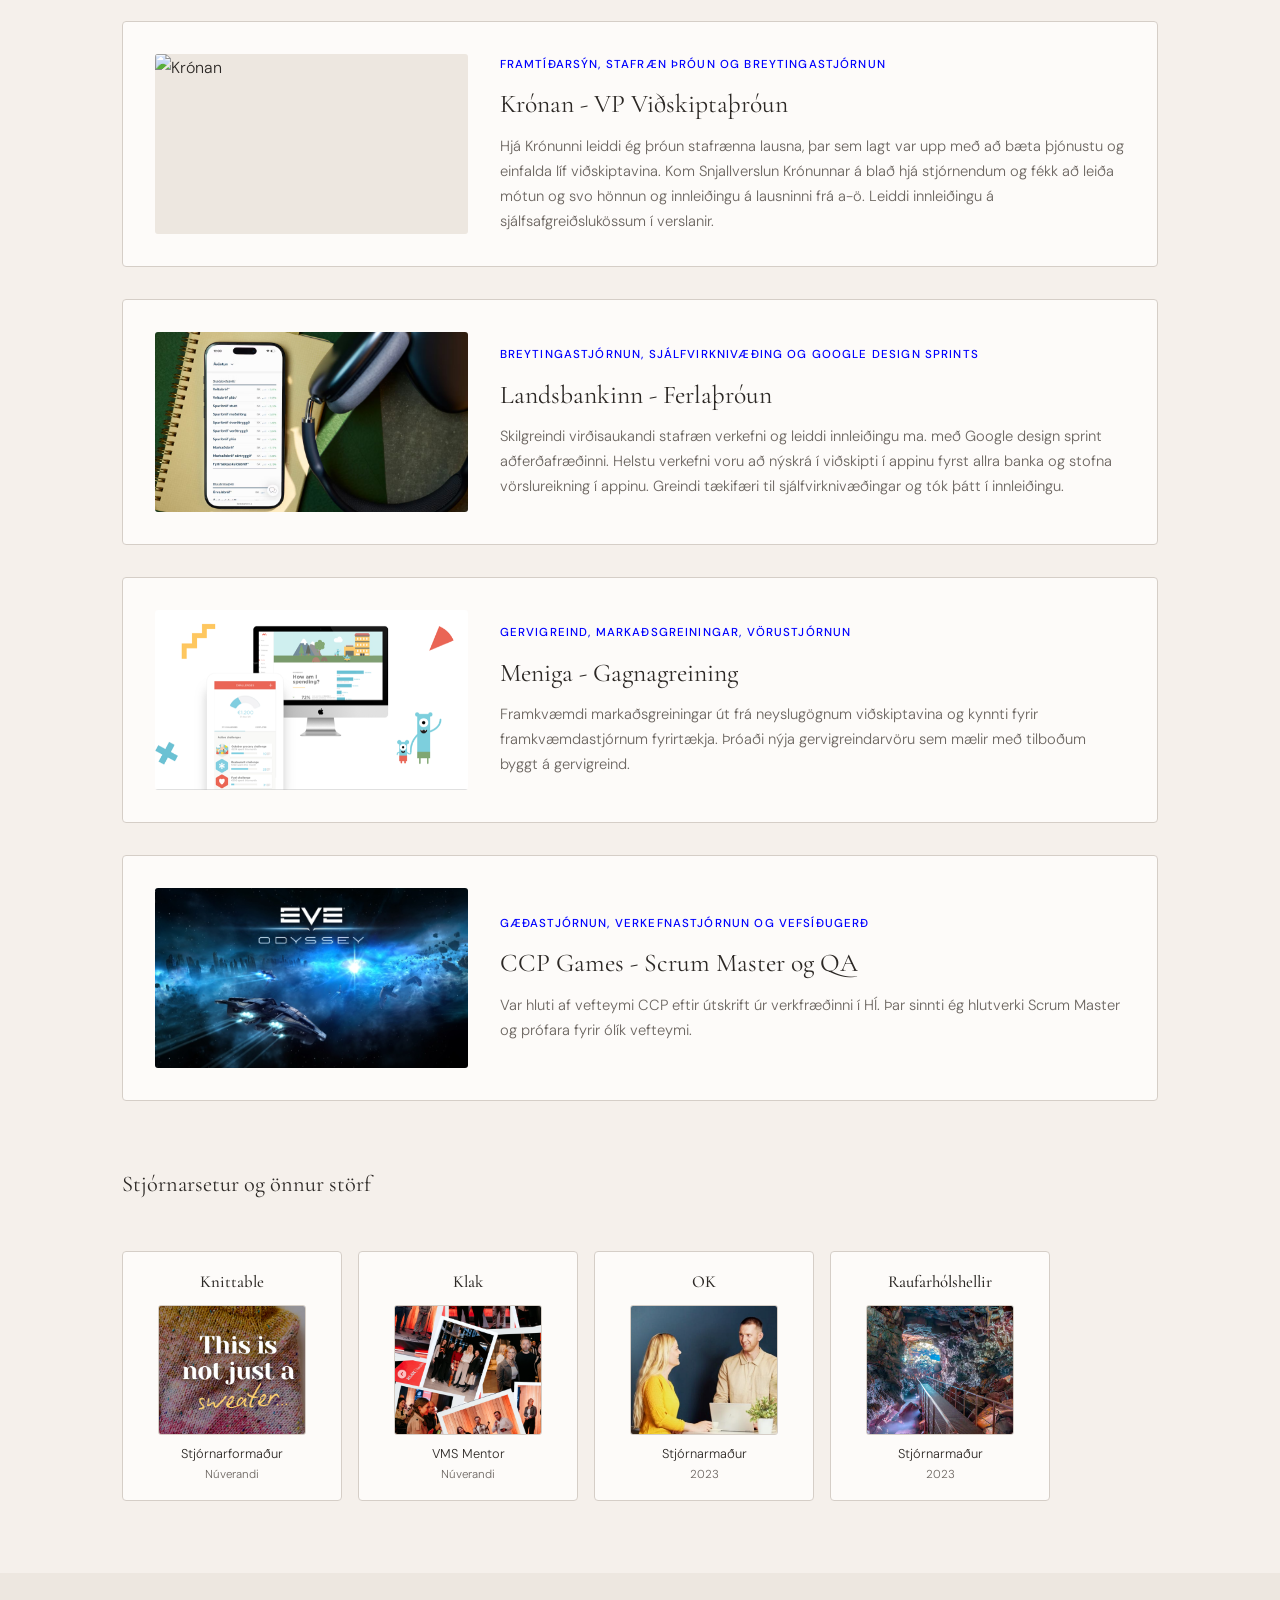
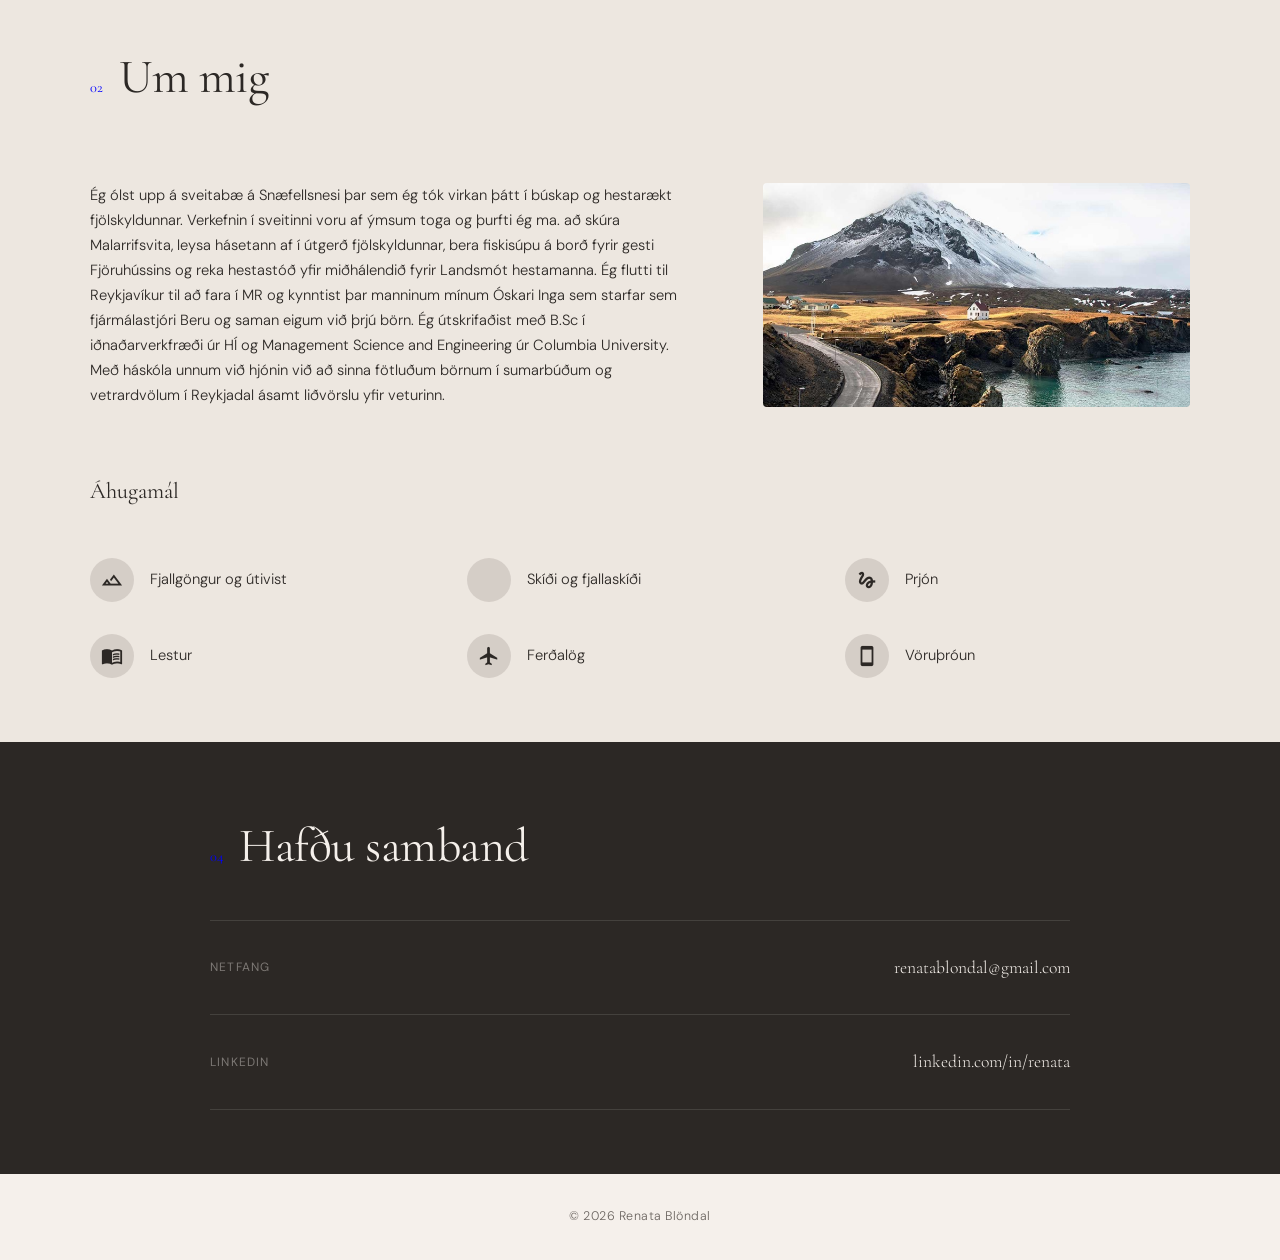
==== commit 1ac9380d: "Sameina /en2/ inn í /en/, uppfæra íslenskan texta - /en2/ varð aðal enska útgáfan, /en/ uppfærð með " ====
--- a/index.html
+++ b/index.html
@@ -53,8 +53,9 @@
         <div class="hero-content">
             <h1 class="hero-name">Renata<br>Blöndal</h1>
             <div class="hero-divider"></div>
-            <p class="hero-bio secondary">Takk fyrir áhugann! Hér finnurðu upplýsingar um hvað ég hef verið að fást við á mínum starfsferli ásamt því efni sem ég notast mest við til að halda mér upplýstri eða ná árangri í mínum störfum. Ég vona að þú hafir gagn og gaman af.</p>
+            <p class="hero-bio secondary">Takk fyrir áhugann! Hér finnurðu upplýsingar um hvað ég hef verið að fást við á mínum starfsferli.</p>
             <p class="hero-bio secondary">Örlítið um mig, ég er reynslumikill stjórnandi með bakgrunn í tækni og rekstri sem einnig hefur nýst mér vel til að ná árangri í sölu og þjónustu. Ég er markaðsþenkjandi og liggja styrkleikar mínir í að skapa skýra sýn á sameiginlegan árangur, setja metnaðarfull markmið og varða leiðina til þess að þeim markmiðum sé náð. Ég hef lag á að gera flókna hluti einfalda og get kafað á dýptina þegar kemur að hvers konar greiningum, gögnum, tækni og gervigreind. Þá hef ég einnig reynslu í að leiða stór umbreytingarverkefni og á sama tíma tryggja núverandi rekstur og þjónustustig. Ég brenn fyrir að stilla teymum upp til árangurs með því að skapa drífandi kúltúr sem einkennist af gleði og metnaði.</p>
+            <p class="hero-bio secondary">Ég trúi því að fyrirtæki geti verið afl til góðs og að stærð fylgi ábyrgð. Í gegnum starfsferil minn hef ég leitast við að leiða og taka þátt í þessari umræðu, knýja fram breytingar og styðja við fjölda sjálfbærniverkefna.</p>
         </div>
         <div class="hero-photo">
             <img src="Renata Blo╠êndal _BW-13.jpg" alt="Renata Blöndal">
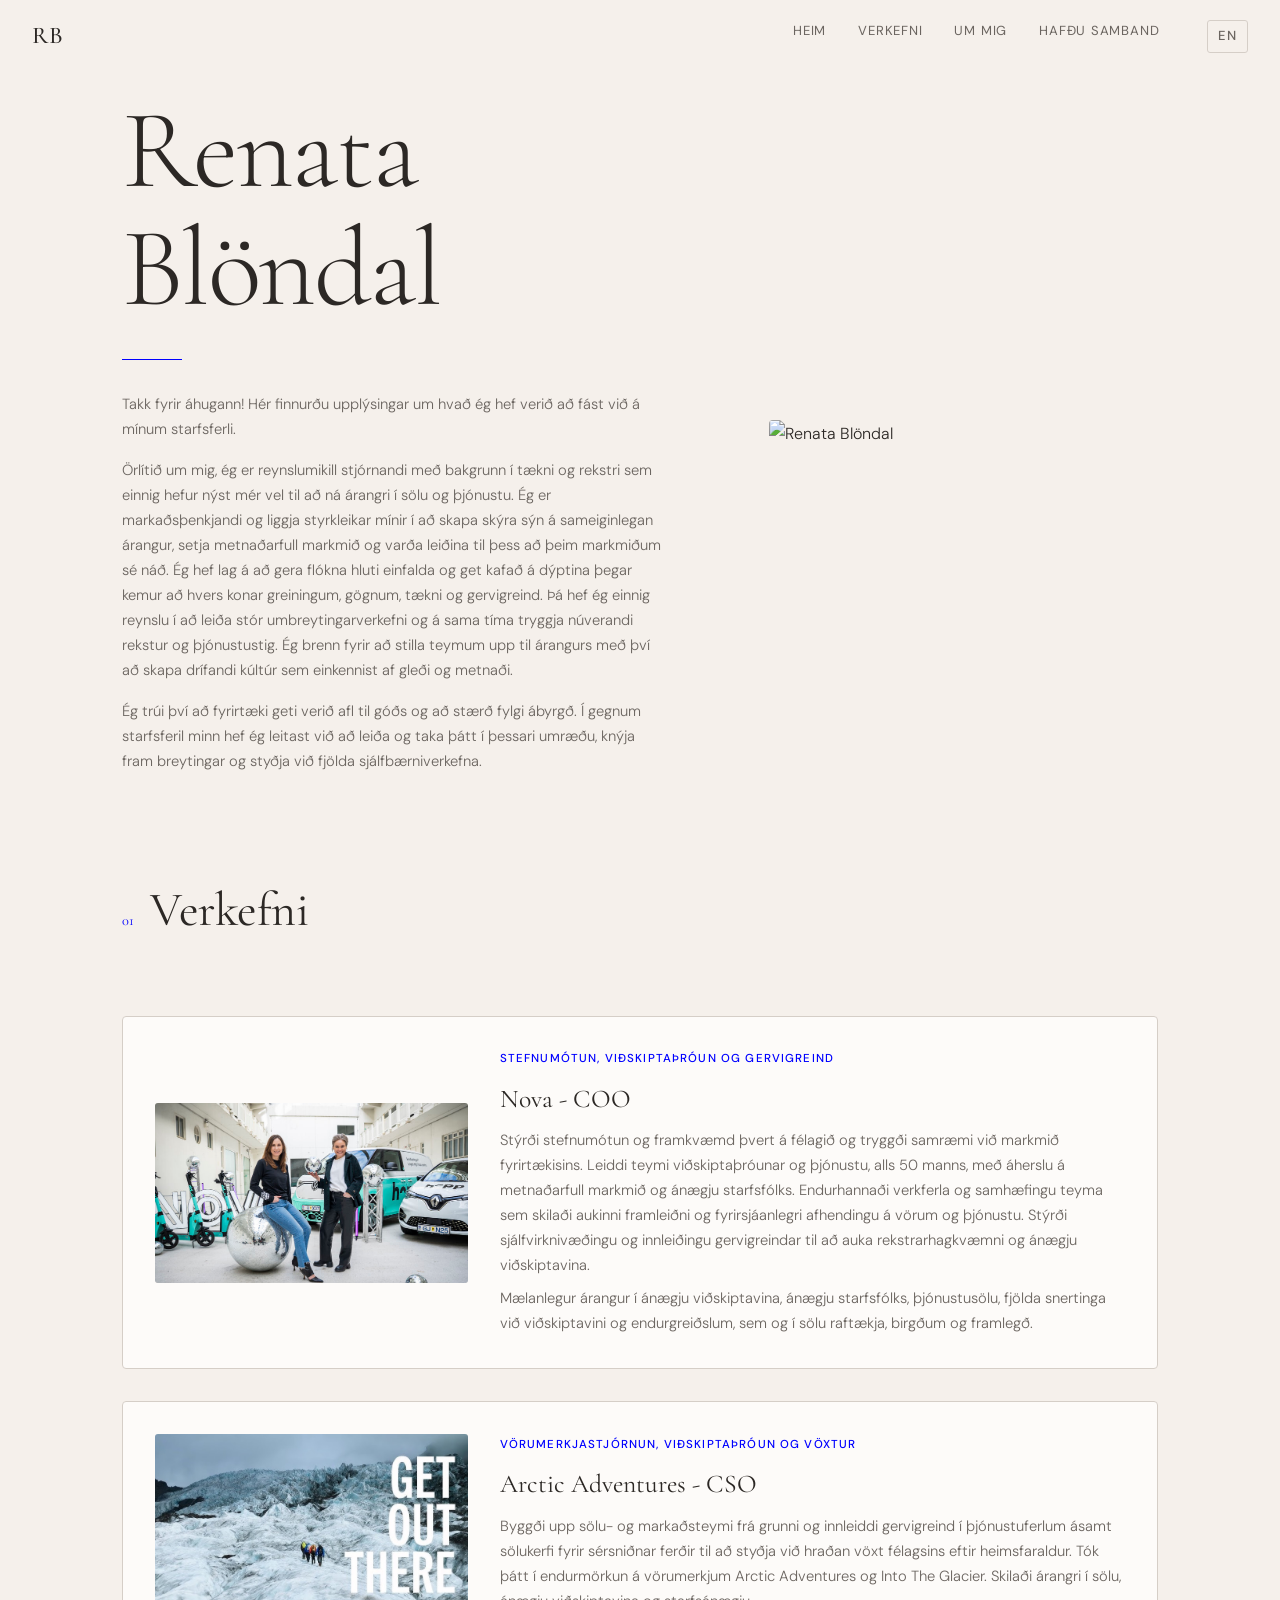
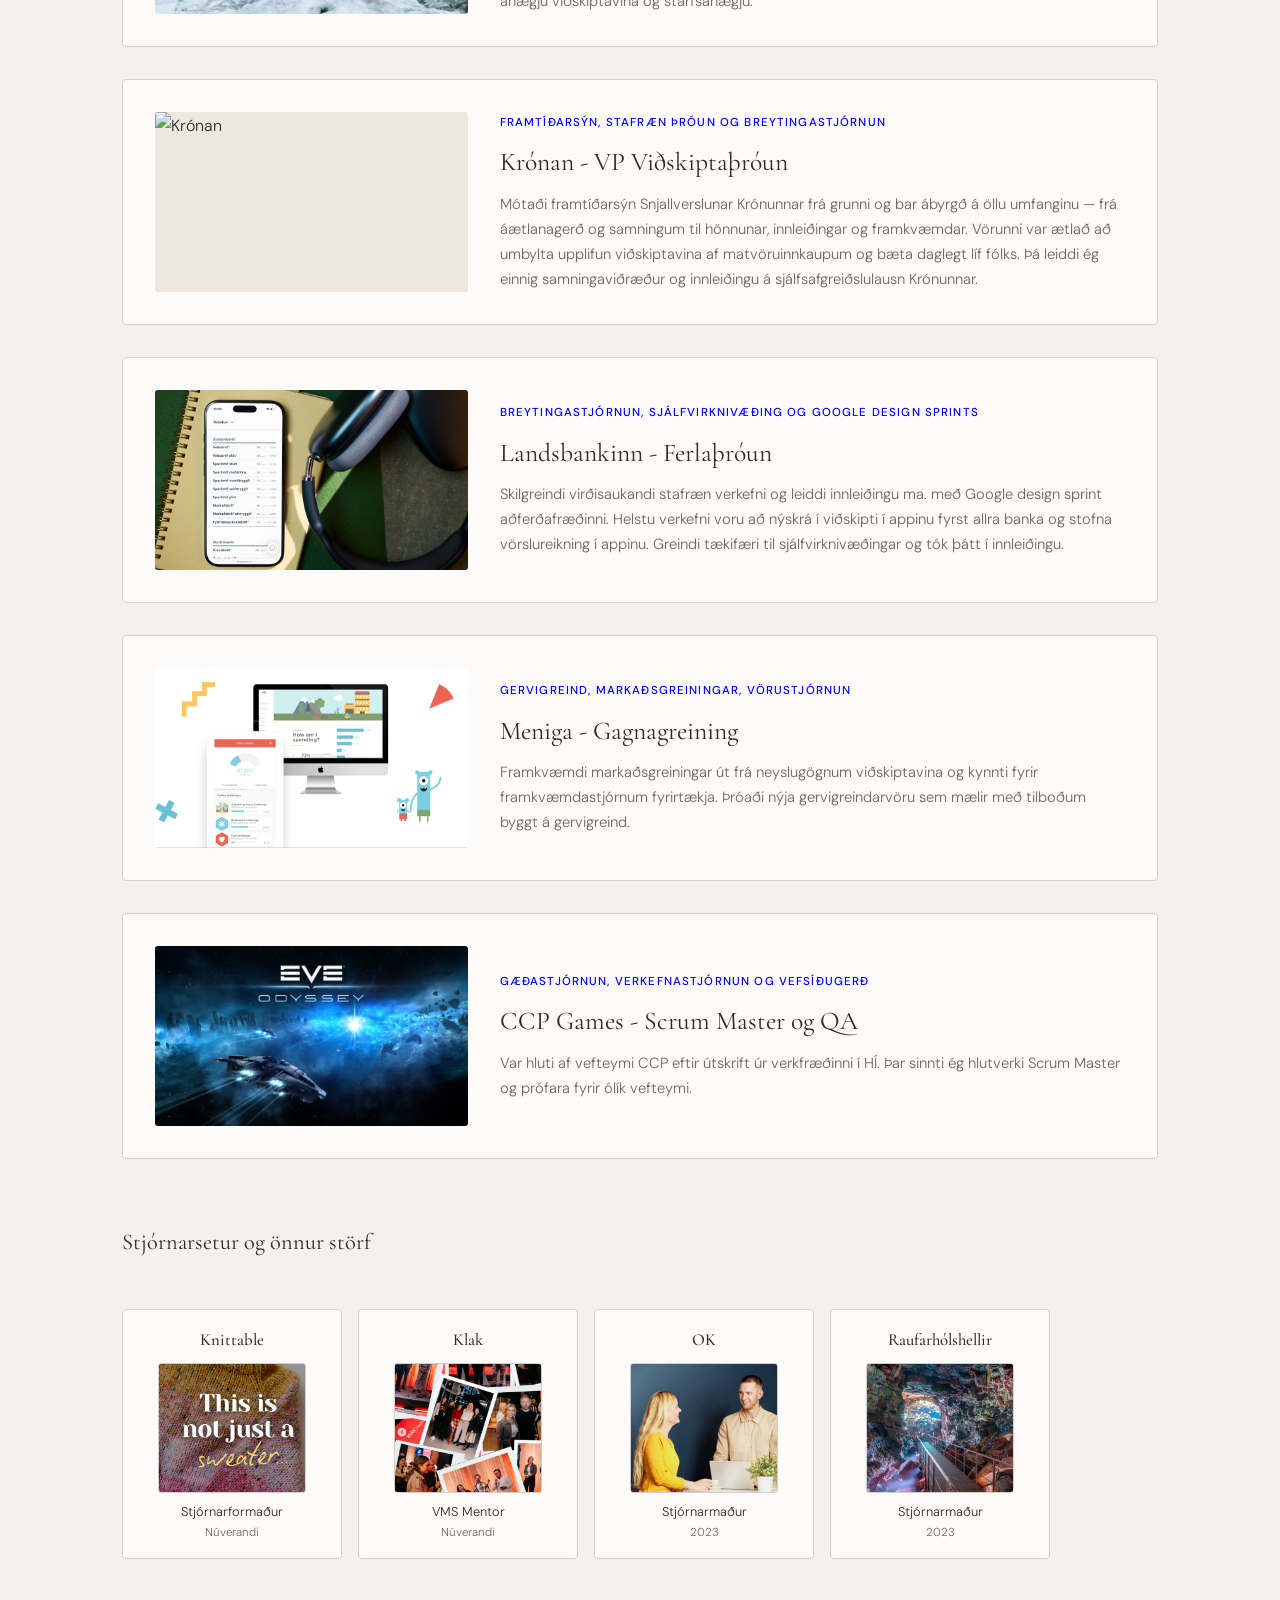
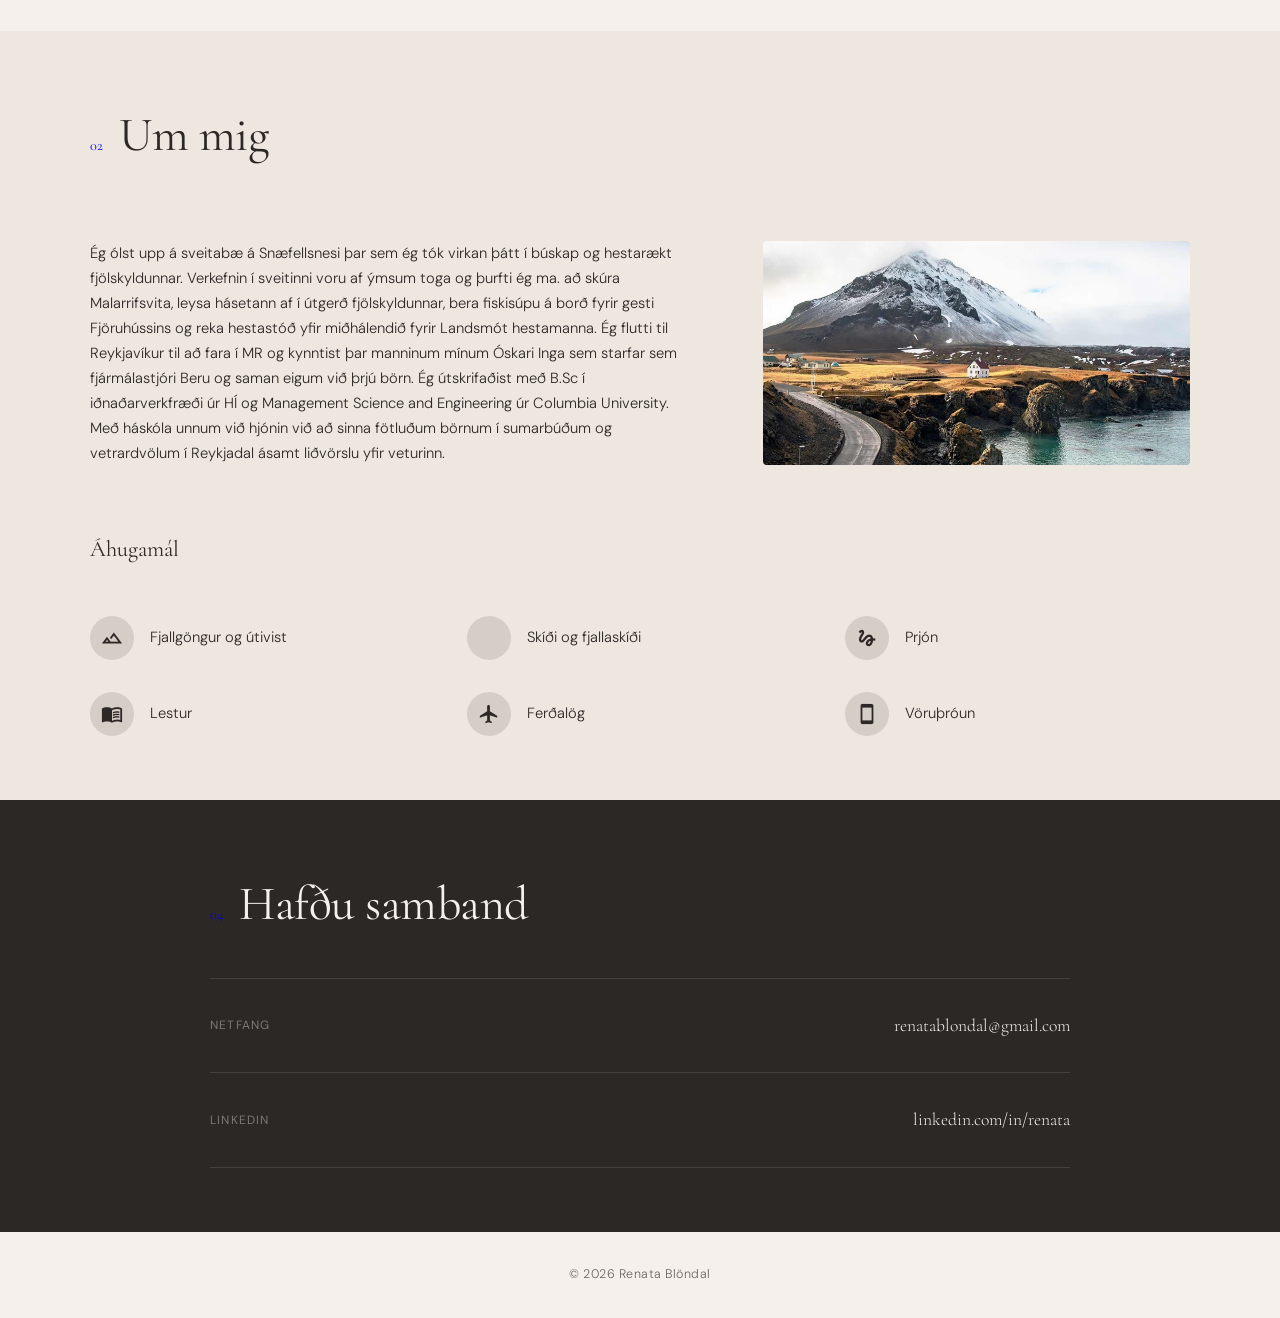
==== commit 74d29c7f: "Uppfæra íslenskan texta í Nova, Arctic og Krónan Co-Authored-By: Claude Opus 4.7 (1M context) <norep" ====
--- a/index.html
+++ b/index.html
@@ -77,7 +77,8 @@
                 <div class="project-info">
                     <span class="project-tag">Stefnumótun, viðskiptaþróun og gervigreind</span>
                     <h3>Nova - COO</h3>
-                    <p>Tók þátt í að móta og innleiða vaxtarstefnu, tæknistefnu og smásölustefnu Nova, sem skilaði sér ma. í samstarfi við Hopp, kaupum á hlut í Dineout, kaupum á öllu hlutafé Ofar og stofnun nýs hátæknifélags með Rafal. Umbreytti útgáfuferlum og vinnulagi viðskiptaþróunar sem skilaði nýrri esim tækni, nýju appi, snjallheimsókn, gervigreind í þjónustu og bættum ferlum í vöruframboði. Árangur í ánægju viðskiptavina, starfsánægju, þjónustusölu, fjölda snertinga, leiðréttinga, græjusölu, birgðum og framlegð.</p>
+                    <p>Stýrði stefnumótun og framkvæmd þvert á félagið og tryggði samræmi við markmið fyrirtækisins. Leiddi teymi viðskiptaþróunar og þjónustu, alls 50 manns, með áherslu á metnaðarfull markmið og ánægju starfsfólks. Endurhannaði verkferla og samhæfingu teyma sem skilaði aukinni framleiðni og fyrirsjáanlegri afhendingu á vörum og þjónustu. Stýrði sjálfvirknivæðingu og innleiðingu gervigreindar til að auka rekstrarhagkvæmni og ánægju viðskiptavina.</p>
+                    <p>Mælanlegur árangur í ánægju viðskiptavina, ánægju starfsfólks, þjónustusölu, fjölda snertinga við viðskiptavini og endurgreiðslum, sem og í sölu raftækja, birgðum og framlegð.</p>
                 </div>
             </article>
 
@@ -88,7 +89,7 @@
                 <div class="project-info">
                     <span class="project-tag">Vörumerkjastjórnun, viðskiptaþróun og vöxtur</span>
                     <h3>Arctic Adventures - CSO</h3>
-                    <p>Byggði upp sölu- og markaðsteymi eftir heimsfaraldur. Innleiddi sölukerfi og gervigreind í þjónustuferlum. Tók þátt í endurmörkun á vörumerkjum Arctic Adventures og Into The Glacier. Árangur í sölu, ánægju viðskiptavina og starfsánægju.</p>
+                    <p>Byggði upp sölu- og markaðsteymi frá grunni og innleiddi gervigreind í þjónustuferlum ásamt sölukerfi fyrir sérsniðnar ferðir til að styðja við hraðan vöxt félagsins eftir heimsfaraldur. Tók þátt í endurmörkun á vörumerkjum Arctic Adventures og Into The Glacier. Skilaði árangri í sölu, ánægju viðskiptavina og starfsánægju.</p>
                 </div>
             </article>
 
@@ -99,7 +100,7 @@
                 <div class="project-info">
                     <span class="project-tag">Framtíðarsýn, stafræn þróun og breytingastjórnun</span>
                     <h3>Krónan - VP Viðskiptaþróun</h3>
-                    <p>Hjá Krónunni leiddi ég þróun stafrænna lausna, þar sem lagt var upp með að bæta þjónustu og einfalda líf viðskiptavina. Kom Snjallverslun Krónunnar á blað hjá stjórnendum og fékk að leiða mótun og svo hönnun og innleiðingu á lausninni frá a-ö. Leiddi innleiðingu á sjálfsafgreiðslukössum í verslanir.</p>
+                    <p>Mótaði framtíðarsýn Snjallverslunar Krónunnar frá grunni og bar ábyrgð á öllu umfanginu — frá áætlanagerð og samningum til hönnunar, innleiðingar og framkvæmdar. Vörunni var ætlað að umbylta upplifun viðskiptavina af matvöruinnkaupum og bæta daglegt líf fólks. Þá leiddi ég einnig samningaviðræður og innleiðingu á sjálfsafgreiðslulausn Krónunnar.</p>
                 </div>
             </article>
             <article class="project-card reveal">
